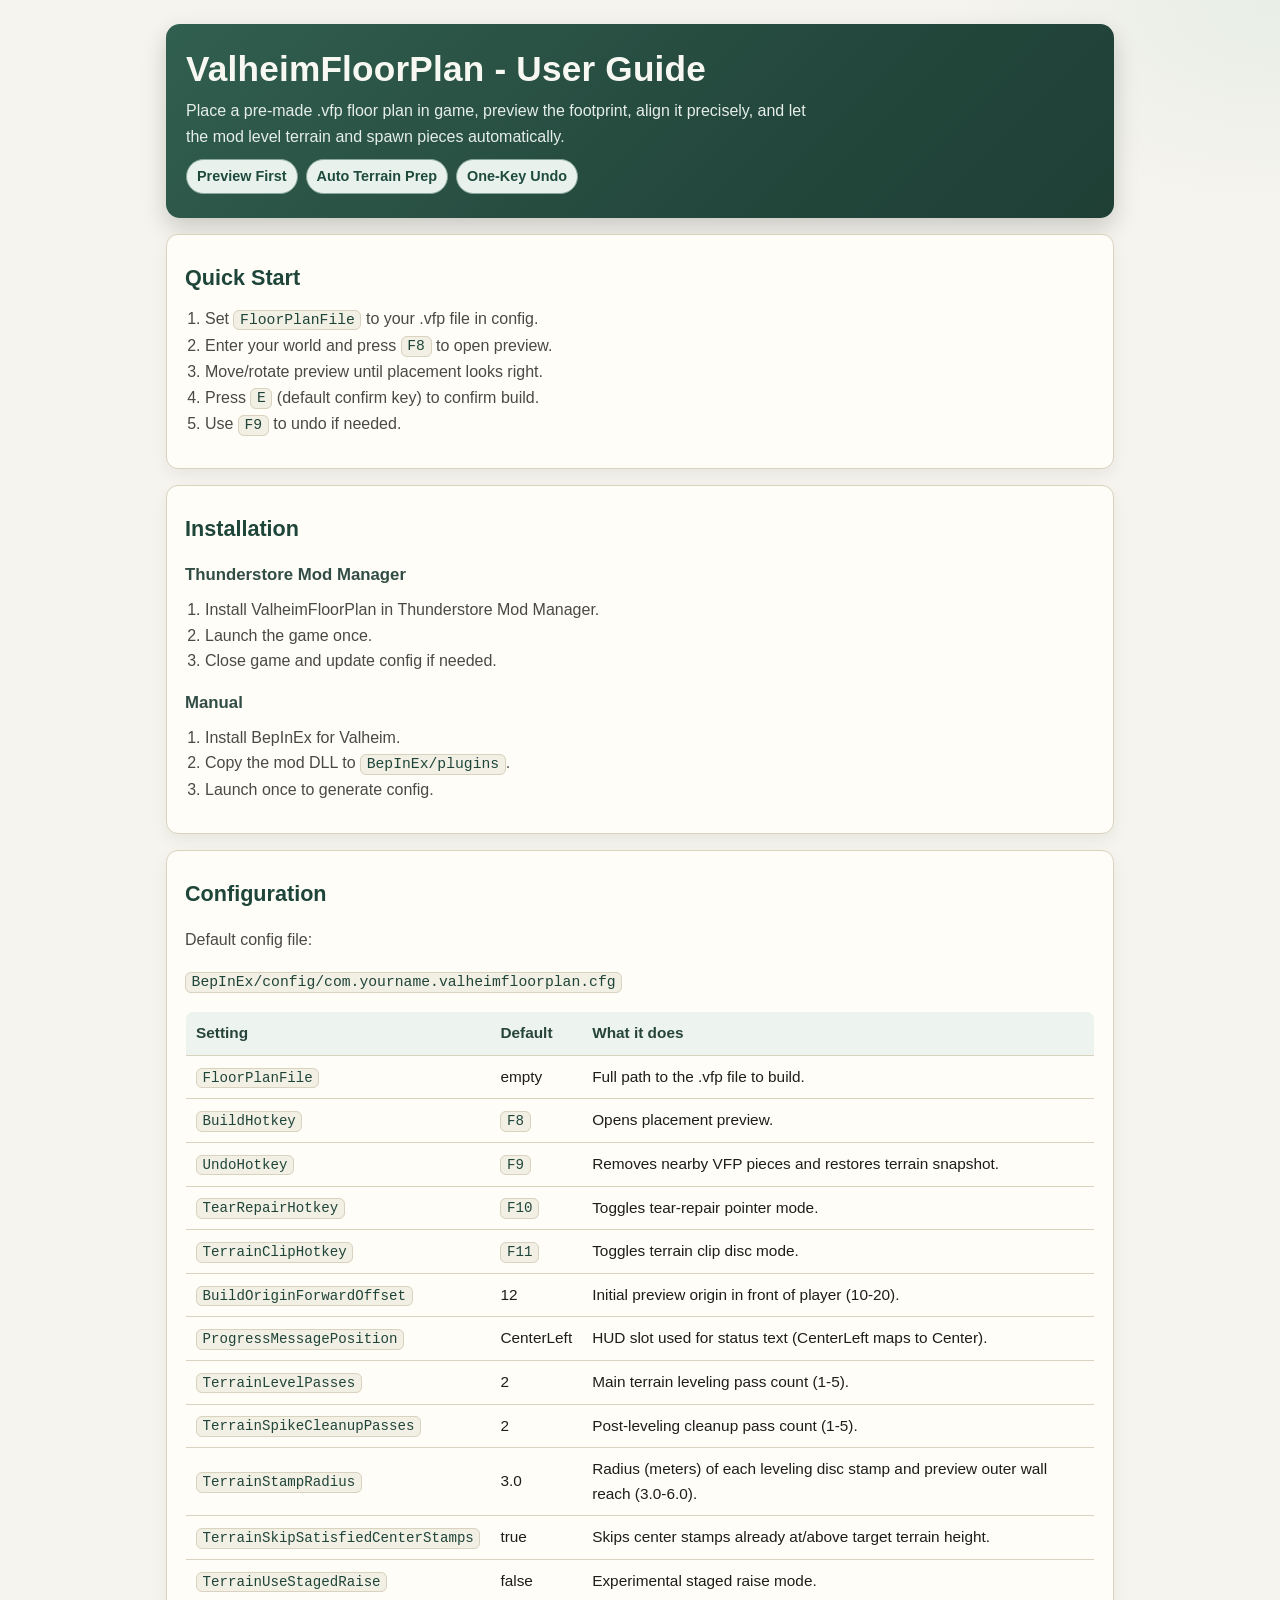
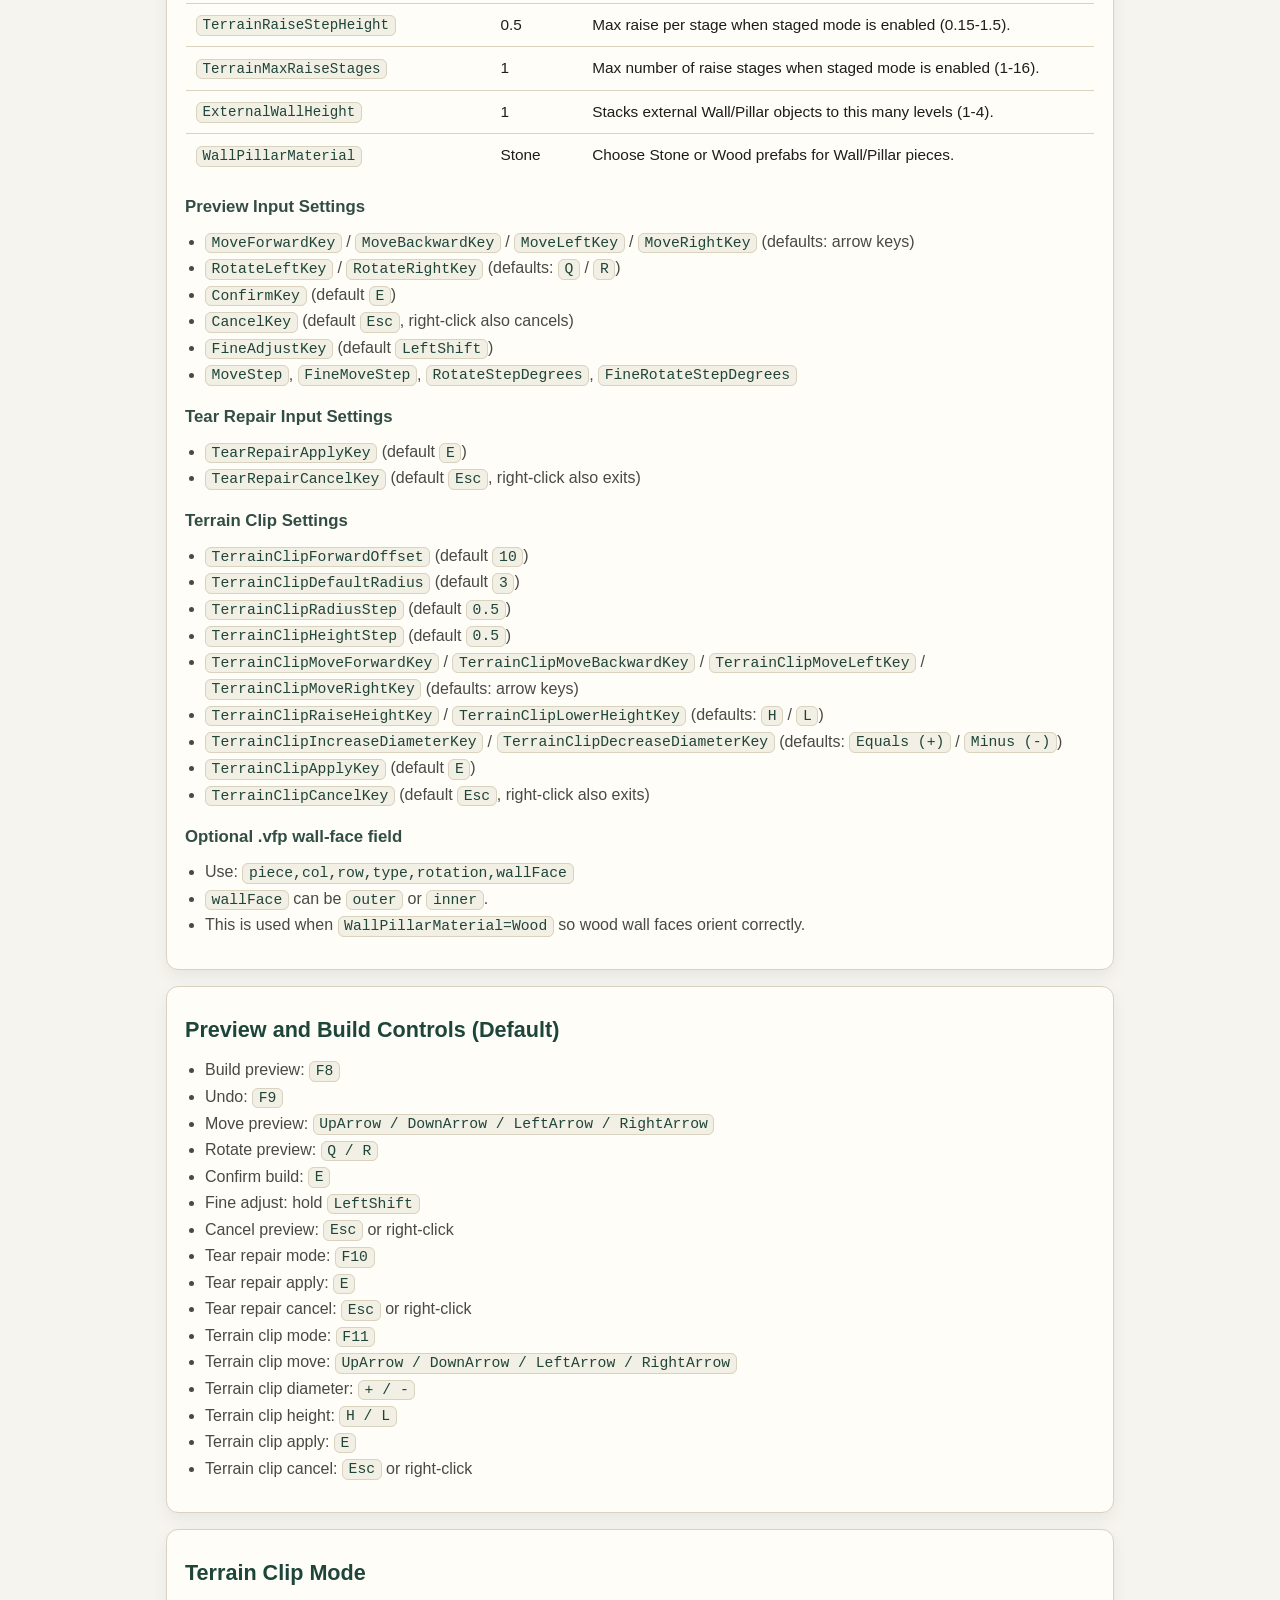
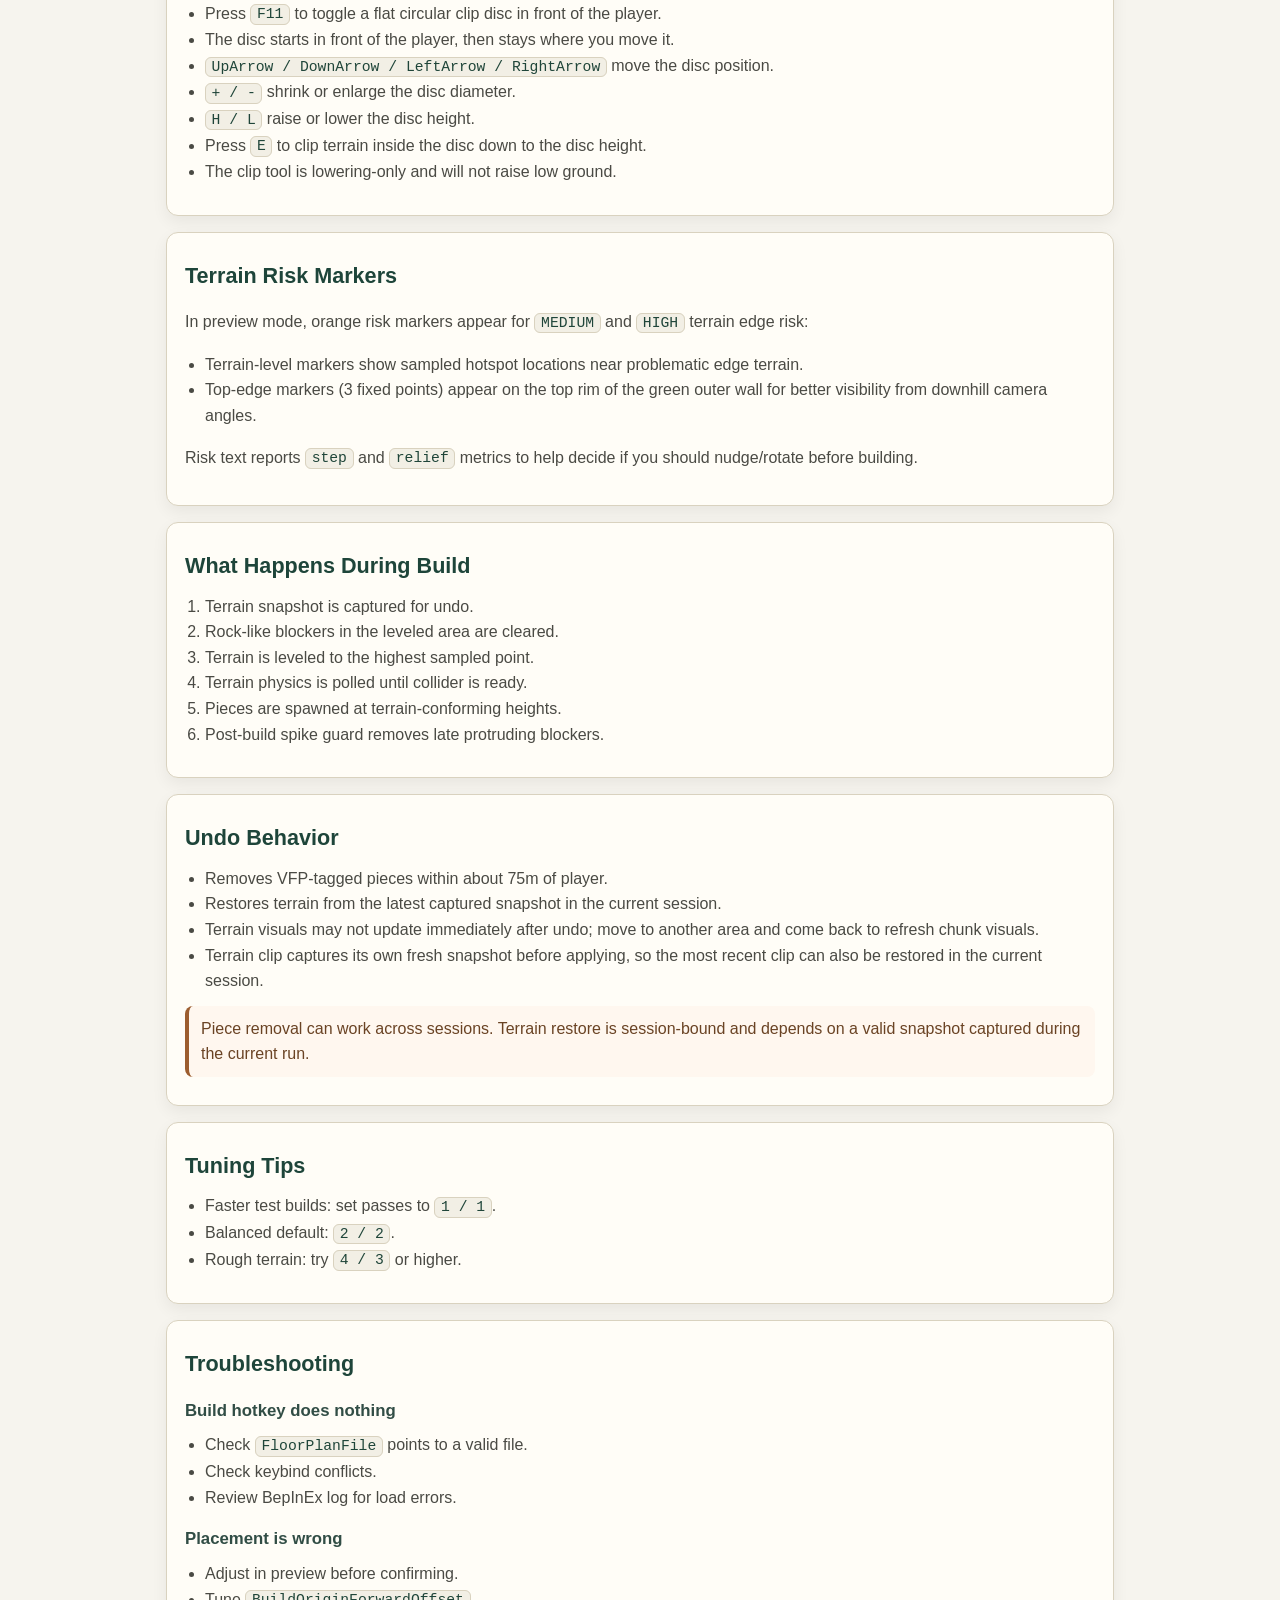
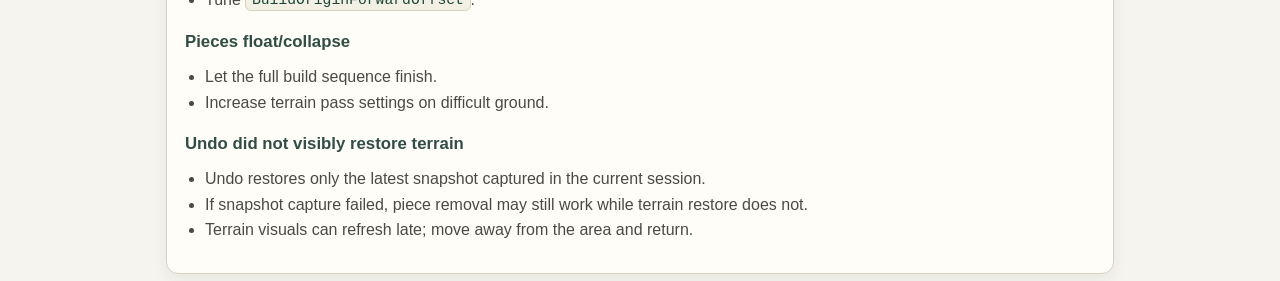
==== USER_GUIDE.html @ ba78be3d "Snapshot before removing Tear Rep[air and Clip tool.s New Clip function add but not very good." ====
<!doctype html>
<html lang="en">
<head>
  <meta charset="utf-8" />
  <meta name="viewport" content="width=device-width, initial-scale=1" />
  <title>ValheimFloorPlan - User Guide</title>
  <style>
    :root {
      --bg: #f6f4ee;
      --surface: #fffdf7;
      --ink: #1d1d1b;
      --muted: #4a4a44;
      --accent: #2f6f5e;
      --accent-2: #9c5d2f;
      --border: #d9d2bf;
      --code-bg: #f2efe5;
    }

    * { box-sizing: border-box; }

    body {
      margin: 0;
      font-family: "Segoe UI", "Noto Sans", "Helvetica Neue", sans-serif;
      color: var(--ink);
      background:
        radial-gradient(1200px 600px at 10% -10%, #ece8d8 0%, transparent 55%),
        radial-gradient(800px 500px at 100% 0%, #e8eee6 0%, transparent 45%),
        var(--bg);
      line-height: 1.6;
    }

    .wrap {
      max-width: 980px;
      margin: 0 auto;
      padding: 24px 16px 60px;
    }

    .hero {
      background: linear-gradient(135deg, #315f4f 0%, #24483d 60%, #1f3f35 100%);
      color: #f8f8f3;
      border-radius: 14px;
      padding: 24px 20px;
      box-shadow: 0 10px 24px rgba(0, 0, 0, 0.18);
    }

    .hero h1 {
      margin: 0 0 8px;
      font-size: clamp(1.45rem, 2vw + 1rem, 2.2rem);
      line-height: 1.2;
      letter-spacing: 0.2px;
    }

    .hero p {
      margin: 0;
      color: #e6eee9;
      max-width: 70ch;
    }

    .card {
      margin-top: 16px;
      background: var(--surface);
      border: 1px solid var(--border);
      border-radius: 12px;
      padding: 18px;
      box-shadow: 0 6px 16px rgba(0, 0, 0, 0.06);
    }

    h2 {
      margin: 8px 0 10px;
      font-size: 1.35rem;
      color: #1e453a;
    }

    h3 {
      margin: 16px 0 8px;
      font-size: 1.05rem;
      color: #314d45;
    }

    p, li {
      color: var(--muted);
    }

    ul, ol {
      margin: 8px 0 12px;
      padding-left: 1.25rem;
    }

    code {
      background: var(--code-bg);
      border: 1px solid var(--border);
      border-radius: 6px;
      padding: 0.08rem 0.35rem;
      font-family: "Cascadia Code", "Consolas", monospace;
      font-size: 0.92em;
      color: #1f4539;
    }

    .pillrow {
      display: flex;
      flex-wrap: wrap;
      gap: 8px;
      margin-top: 10px;
    }

    .pill {
      border: 1px solid #88a79b;
      background: #e8f1ec;
      color: #1e4b3e;
      border-radius: 999px;
      padding: 5px 10px;
      font-size: 0.9rem;
      font-weight: 600;
    }

    .warning {
      border-left: 4px solid var(--accent-2);
      background: #fff7ef;
      padding: 10px 12px;
      border-radius: 8px;
      color: #6a4324;
      margin: 10px 0;
    }

    table {
      width: 100%;
      border-collapse: collapse;
      margin-top: 8px;
      overflow: hidden;
      border-radius: 8px;
      border: 1px solid var(--border);
    }

    th, td {
      border-bottom: 1px solid var(--border);
      padding: 9px 10px;
      text-align: left;
      font-size: 0.96rem;
    }

    th {
      background: #edf3ef;
      color: #27443a;
    }

    tr:last-child td { border-bottom: 0; }

    @media (max-width: 700px) {
      .wrap { padding: 14px 10px 40px; }
      .hero { padding: 18px 14px; border-radius: 10px; }
      .card { padding: 14px; border-radius: 10px; }
      th, td { font-size: 0.9rem; padding: 8px; }
    }
  </style>
</head>
<body>
  <main class="wrap">
    <section class="hero">
      <h1>ValheimFloorPlan - User Guide</h1>
      <p>Place a pre-made .vfp floor plan in game, preview the footprint, align it precisely, and let the mod level terrain and spawn pieces automatically.</p>
      <div class="pillrow">
        <span class="pill">Preview First</span>
        <span class="pill">Auto Terrain Prep</span>
        <span class="pill">One-Key Undo</span>
      </div>
    </section>

    <section class="card">
      <h2>Quick Start</h2>
      <ol>
        <li>Set <code>FloorPlanFile</code> to your .vfp file in config.</li>
        <li>Enter your world and press <code>F8</code> to open preview.</li>
        <li>Move/rotate preview until placement looks right.</li>
        <li>Press <code>E</code> (default confirm key) to confirm build.</li>
        <li>Use <code>F9</code> to undo if needed.</li>
      </ol>
    </section>

    <section class="card">
      <h2>Installation</h2>
      <h3>Thunderstore Mod Manager</h3>
      <ol>
        <li>Install ValheimFloorPlan in Thunderstore Mod Manager.</li>
        <li>Launch the game once.</li>
        <li>Close game and update config if needed.</li>
      </ol>

      <h3>Manual</h3>
      <ol>
        <li>Install BepInEx for Valheim.</li>
        <li>Copy the mod DLL to <code>BepInEx/plugins</code>.</li>
        <li>Launch once to generate config.</li>
      </ol>
    </section>

    <section class="card">
      <h2>Configuration</h2>
      <p>Default config file:</p>
      <p><code>BepInEx/config/com.yourname.valheimfloorplan.cfg</code></p>

      <table>
        <thead>
          <tr><th>Setting</th><th>Default</th><th>What it does</th></tr>
        </thead>
        <tbody>
          <tr><td><code>FloorPlanFile</code></td><td>empty</td><td>Full path to the .vfp file to build.</td></tr>
          <tr><td><code>BuildHotkey</code></td><td><code>F8</code></td><td>Opens placement preview.</td></tr>
          <tr><td><code>UndoHotkey</code></td><td><code>F9</code></td><td>Removes nearby VFP pieces and restores terrain snapshot.</td></tr>
          <tr><td><code>TearRepairHotkey</code></td><td><code>F10</code></td><td>Toggles tear-repair pointer mode.</td></tr>
          <tr><td><code>TerrainClipHotkey</code></td><td><code>F11</code></td><td>Toggles terrain clip disc mode.</td></tr>
          <tr><td><code>BuildOriginForwardOffset</code></td><td>12</td><td>Initial preview origin in front of player (10-20).</td></tr>
          <tr><td><code>ProgressMessagePosition</code></td><td>CenterLeft</td><td>HUD slot used for status text (CenterLeft maps to Center).</td></tr>
          <tr><td><code>TerrainLevelPasses</code></td><td>2</td><td>Main terrain leveling pass count (1-5).</td></tr>
          <tr><td><code>TerrainSpikeCleanupPasses</code></td><td>2</td><td>Post-leveling cleanup pass count (1-5).</td></tr>
          <tr><td><code>TerrainStampRadius</code></td><td>3.0</td><td>Radius (meters) of each leveling disc stamp and preview outer wall reach (3.0-6.0).</td></tr>
          <tr><td><code>TerrainSkipSatisfiedCenterStamps</code></td><td>true</td><td>Skips center stamps already at/above target terrain height.</td></tr>
          <tr><td><code>TerrainUseStagedRaise</code></td><td>false</td><td>Experimental staged raise mode.</td></tr>
          <tr><td><code>TerrainRaiseStepHeight</code></td><td>0.5</td><td>Max raise per stage when staged mode is enabled (0.15-1.5).</td></tr>
          <tr><td><code>TerrainMaxRaiseStages</code></td><td>1</td><td>Max number of raise stages when staged mode is enabled (1-16).</td></tr>
          <tr><td><code>ExternalWallHeight</code></td><td>1</td><td>Stacks external Wall/Pillar objects to this many levels (1-4).</td></tr>
          <tr><td><code>WallPillarMaterial</code></td><td>Stone</td><td>Choose Stone or Wood prefabs for Wall/Pillar pieces.</td></tr>
        </tbody>
      </table>

      <h3>Preview Input Settings</h3>
      <ul>
        <li><code>MoveForwardKey</code> / <code>MoveBackwardKey</code> / <code>MoveLeftKey</code> / <code>MoveRightKey</code> (defaults: arrow keys)</li>
        <li><code>RotateLeftKey</code> / <code>RotateRightKey</code> (defaults: <code>Q</code> / <code>R</code>)</li>
        <li><code>ConfirmKey</code> (default <code>E</code>)</li>
        <li><code>CancelKey</code> (default <code>Esc</code>, right-click also cancels)</li>
        <li><code>FineAdjustKey</code> (default <code>LeftShift</code>)</li>
        <li><code>MoveStep</code>, <code>FineMoveStep</code>, <code>RotateStepDegrees</code>, <code>FineRotateStepDegrees</code></li>
      </ul>

      <h3>Tear Repair Input Settings</h3>
      <ul>
        <li><code>TearRepairApplyKey</code> (default <code>E</code>)</li>
        <li><code>TearRepairCancelKey</code> (default <code>Esc</code>, right-click also exits)</li>
      </ul>

      <h3>Terrain Clip Settings</h3>
      <ul>
        <li><code>TerrainClipForwardOffset</code> (default <code>10</code>)</li>
        <li><code>TerrainClipDefaultRadius</code> (default <code>3</code>)</li>
        <li><code>TerrainClipRadiusStep</code> (default <code>0.5</code>)</li>
        <li><code>TerrainClipHeightStep</code> (default <code>0.5</code>)</li>
        <li><code>TerrainClipMoveForwardKey</code> / <code>TerrainClipMoveBackwardKey</code> / <code>TerrainClipMoveLeftKey</code> / <code>TerrainClipMoveRightKey</code> (defaults: arrow keys)</li>
        <li><code>TerrainClipRaiseHeightKey</code> / <code>TerrainClipLowerHeightKey</code> (defaults: <code>H</code> / <code>L</code>)</li>
        <li><code>TerrainClipIncreaseDiameterKey</code> / <code>TerrainClipDecreaseDiameterKey</code> (defaults: <code>Equals (+)</code> / <code>Minus (-)</code>)</li>
        <li><code>TerrainClipApplyKey</code> (default <code>E</code>)</li>
        <li><code>TerrainClipCancelKey</code> (default <code>Esc</code>, right-click also exits)</li>
      </ul>

      <h3>Optional .vfp wall-face field</h3>
      <ul>
        <li>Use: <code>piece,col,row,type,rotation,wallFace</code></li>
        <li><code>wallFace</code> can be <code>outer</code> or <code>inner</code>.</li>
        <li>This is used when <code>WallPillarMaterial=Wood</code> so wood wall faces orient correctly.</li>
      </ul>
    </section>

    <section class="card">
      <h2>Preview and Build Controls (Default)</h2>
      <ul>
        <li>Build preview: <code>F8</code></li>
        <li>Undo: <code>F9</code></li>
        <li>Move preview: <code>UpArrow / DownArrow / LeftArrow / RightArrow</code></li>
        <li>Rotate preview: <code>Q / R</code></li>
        <li>Confirm build: <code>E</code></li>
        <li>Fine adjust: hold <code>LeftShift</code></li>
        <li>Cancel preview: <code>Esc</code> or right-click</li>
        <li>Tear repair mode: <code>F10</code></li>
        <li>Tear repair apply: <code>E</code></li>
        <li>Tear repair cancel: <code>Esc</code> or right-click</li>
        <li>Terrain clip mode: <code>F11</code></li>
        <li>Terrain clip move: <code>UpArrow / DownArrow / LeftArrow / RightArrow</code></li>
        <li>Terrain clip diameter: <code>+ / -</code></li>
        <li>Terrain clip height: <code>H / L</code></li>
        <li>Terrain clip apply: <code>E</code></li>
        <li>Terrain clip cancel: <code>Esc</code> or right-click</li>
      </ul>
    </section>

    <section class="card">
      <h2>Terrain Clip Mode</h2>
      <ul>
        <li>Press <code>F11</code> to toggle a flat circular clip disc in front of the player.</li>
        <li>The disc starts in front of the player, then stays where you move it.</li>
        <li><code>UpArrow / DownArrow / LeftArrow / RightArrow</code> move the disc position.</li>
        <li><code>+ / -</code> shrink or enlarge the disc diameter.</li>
        <li><code>H / L</code> raise or lower the disc height.</li>
        <li>Press <code>E</code> to clip terrain inside the disc down to the disc height.</li>
        <li>The clip tool is lowering-only and will not raise low ground.</li>
      </ul>
    </section>

    <section class="card">
      <h2>Terrain Risk Markers</h2>
      <p>In preview mode, orange risk markers appear for <code>MEDIUM</code> and <code>HIGH</code> terrain edge risk:</p>
      <ul>
        <li>Terrain-level markers show sampled hotspot locations near problematic edge terrain.</li>
        <li>Top-edge markers (3 fixed points) appear on the top rim of the green outer wall for better visibility from downhill camera angles.</li>
      </ul>
      <p>Risk text reports <code>step</code> and <code>relief</code> metrics to help decide if you should nudge/rotate before building.</p>
    </section>

    <section class="card">
      <h2>What Happens During Build</h2>
      <ol>
        <li>Terrain snapshot is captured for undo.</li>
        <li>Rock-like blockers in the leveled area are cleared.</li>
        <li>Terrain is leveled to the highest sampled point.</li>
        <li>Terrain physics is polled until collider is ready.</li>
        <li>Pieces are spawned at terrain-conforming heights.</li>
        <li>Post-build spike guard removes late protruding blockers.</li>
      </ol>
    </section>

    <section class="card">
      <h2>Undo Behavior</h2>
      <ul>
        <li>Removes VFP-tagged pieces within about 75m of player.</li>
        <li>Restores terrain from the latest captured snapshot in the current session.</li>
        <li>Terrain visuals may not update immediately after undo; move to another area and come back to refresh chunk visuals.</li>
        <li>Terrain clip captures its own fresh snapshot before applying, so the most recent clip can also be restored in the current session.</li>
      </ul>
      <div class="warning">
        Piece removal can work across sessions. Terrain restore is session-bound and depends on a valid snapshot captured during the current run.
      </div>
    </section>

    <section class="card">
      <h2>Tuning Tips</h2>
      <ul>
        <li>Faster test builds: set passes to <code>1 / 1</code>.</li>
        <li>Balanced default: <code>2 / 2</code>.</li>
        <li>Rough terrain: try <code>4 / 3</code> or higher.</li>
      </ul>
    </section>

    <section class="card">
      <h2>Troubleshooting</h2>
      <h3>Build hotkey does nothing</h3>
      <ul>
        <li>Check <code>FloorPlanFile</code> points to a valid file.</li>
        <li>Check keybind conflicts.</li>
        <li>Review BepInEx log for load errors.</li>
      </ul>

      <h3>Placement is wrong</h3>
      <ul>
        <li>Adjust in preview before confirming.</li>
        <li>Tune <code>BuildOriginForwardOffset</code>.</li>
      </ul>

      <h3>Pieces float/collapse</h3>
      <ul>
        <li>Let the full build sequence finish.</li>
        <li>Increase terrain pass settings on difficult ground.</li>
      </ul>

      <h3>Undo did not visibly restore terrain</h3>
      <ul>
        <li>Undo restores only the latest snapshot captured in the current session.</li>
        <li>If snapshot capture failed, piece removal may still work while terrain restore does not.</li>
        <li>Terrain visuals can refresh late; move away from the area and return.</li>
      </ul>
    </section>
  </main>
</body>
</html>
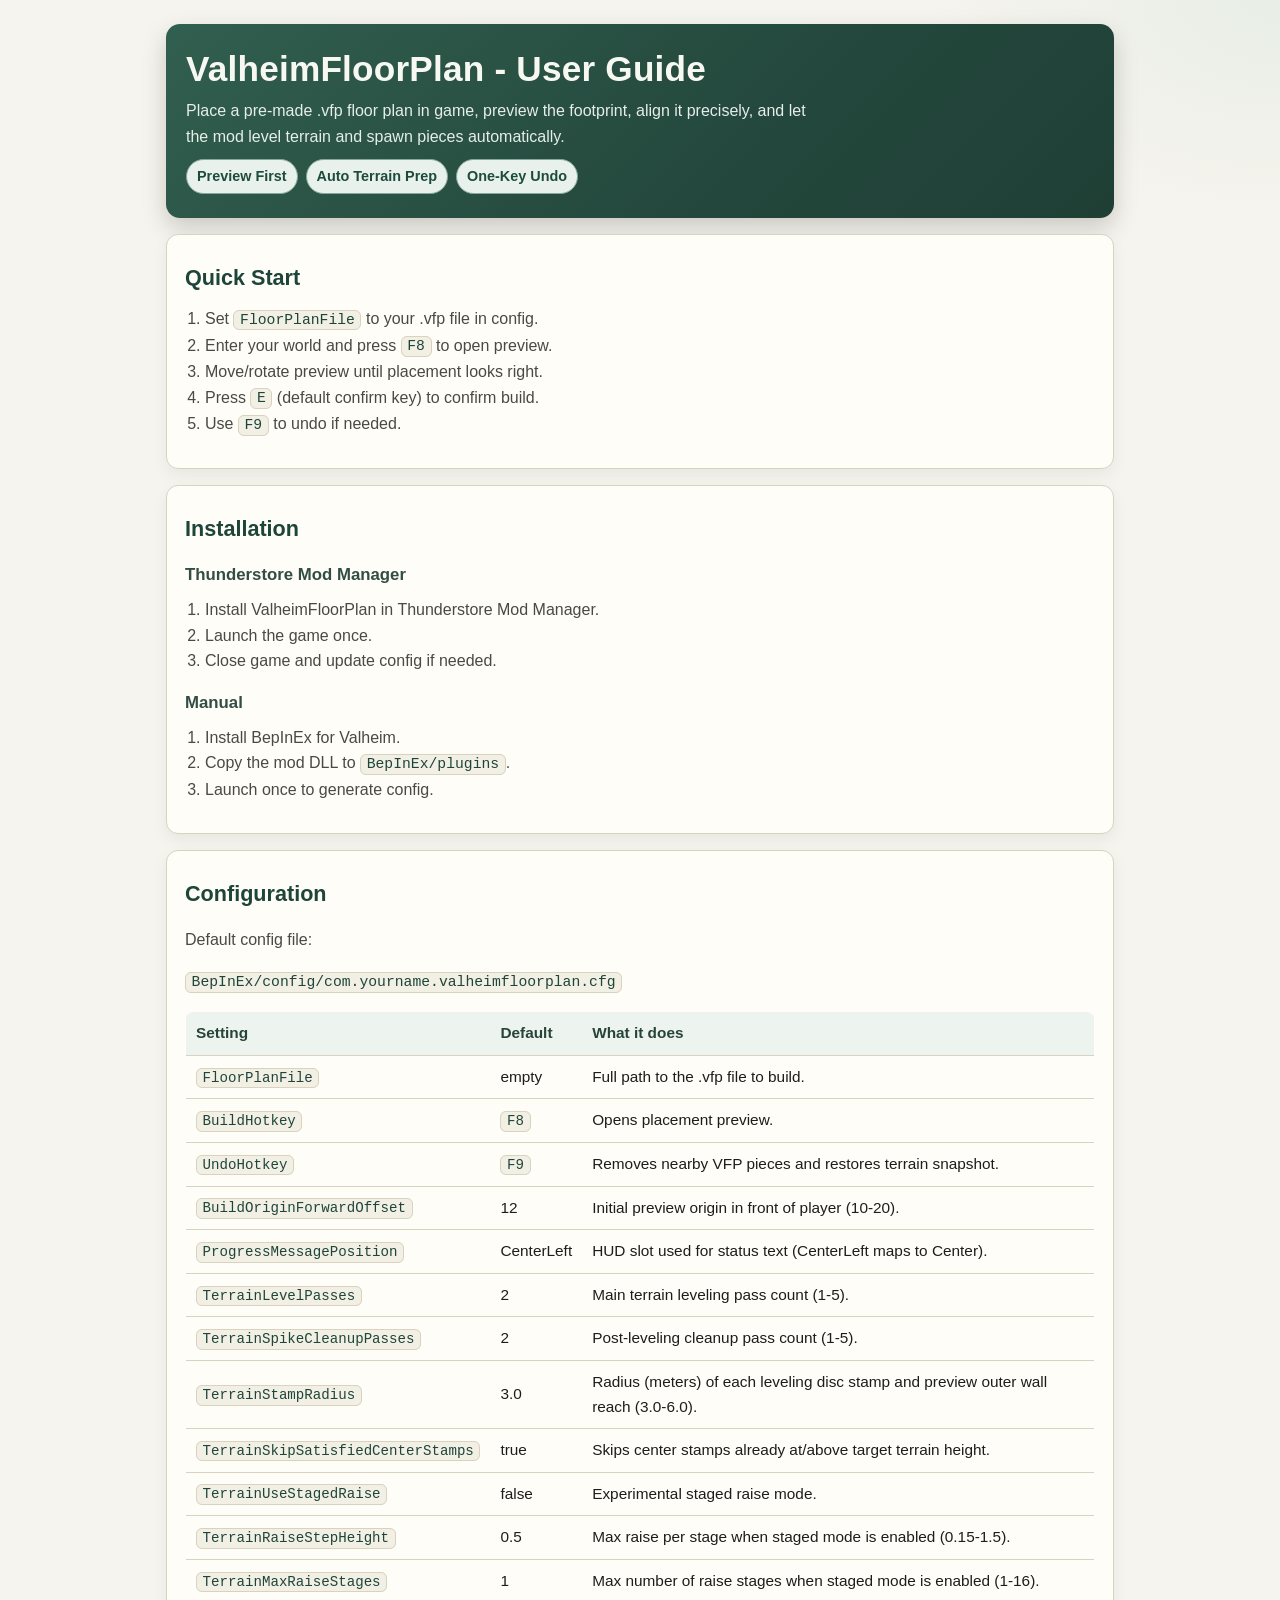
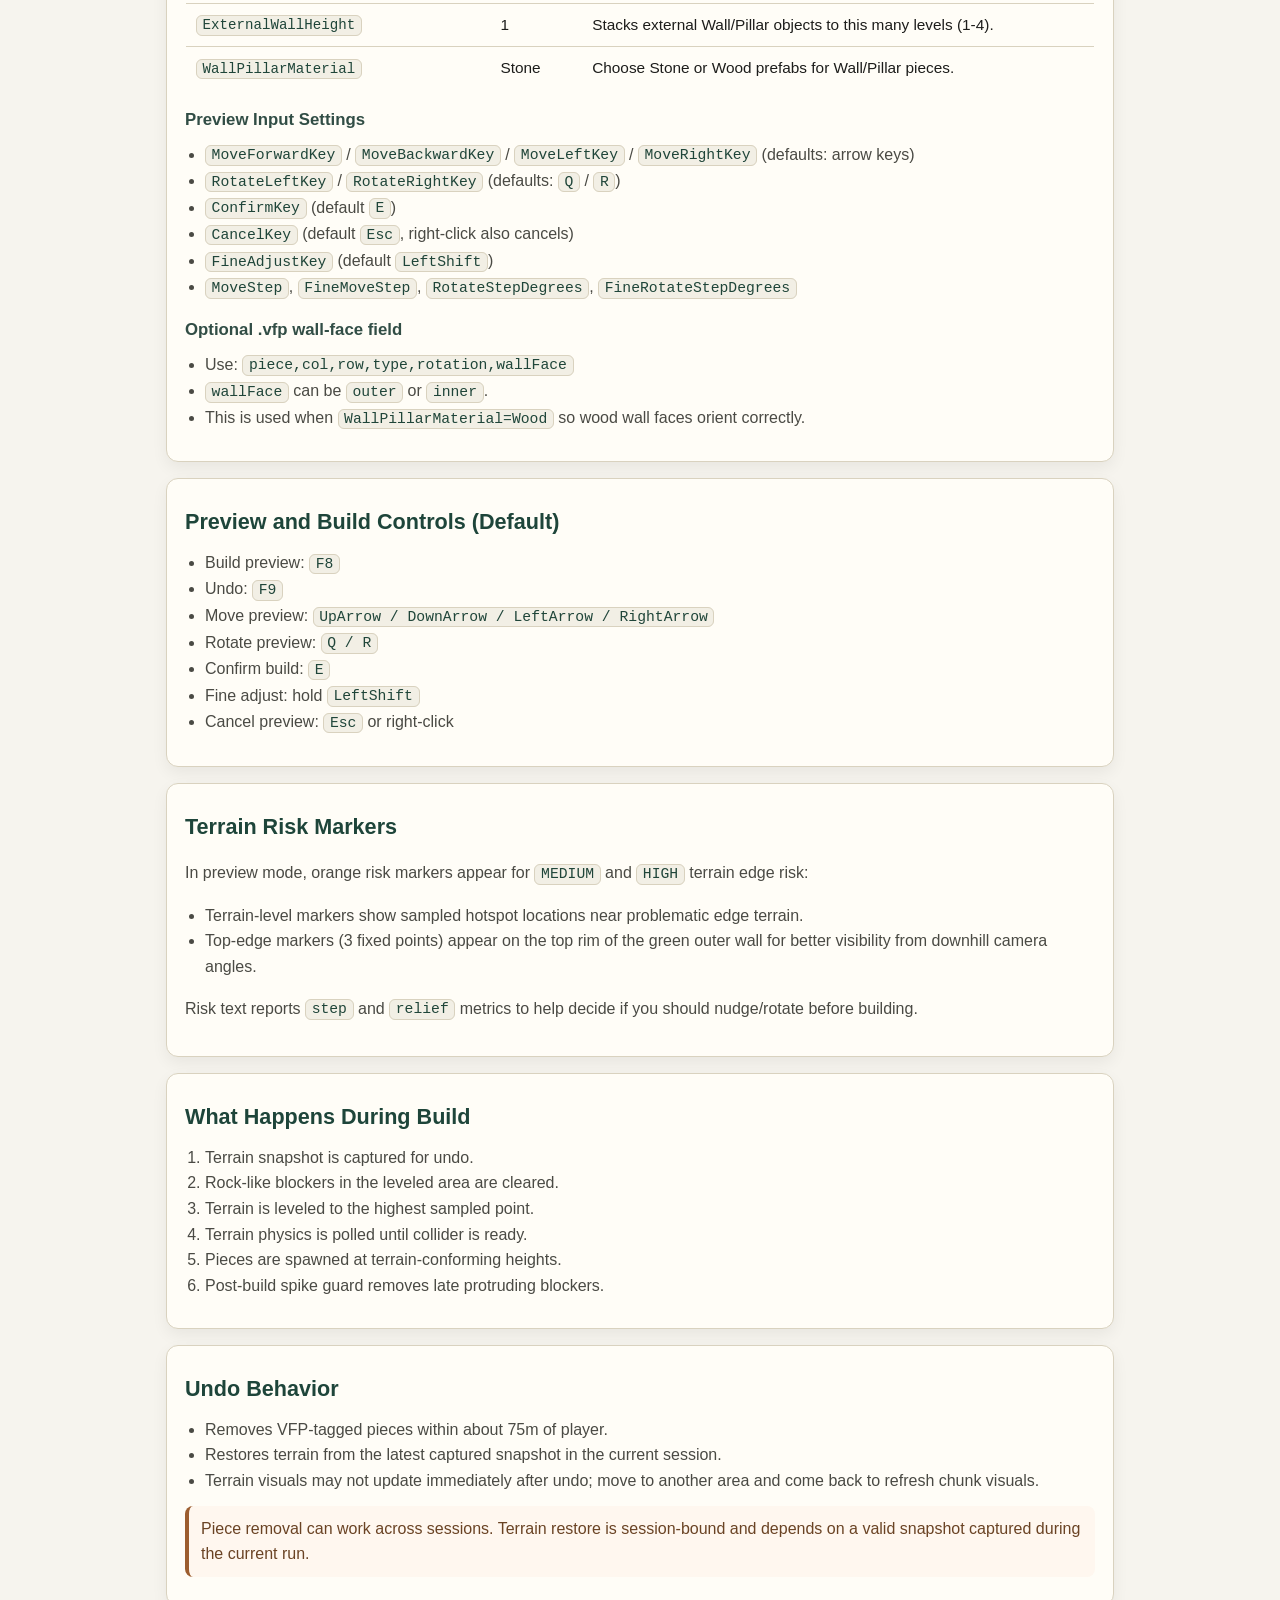
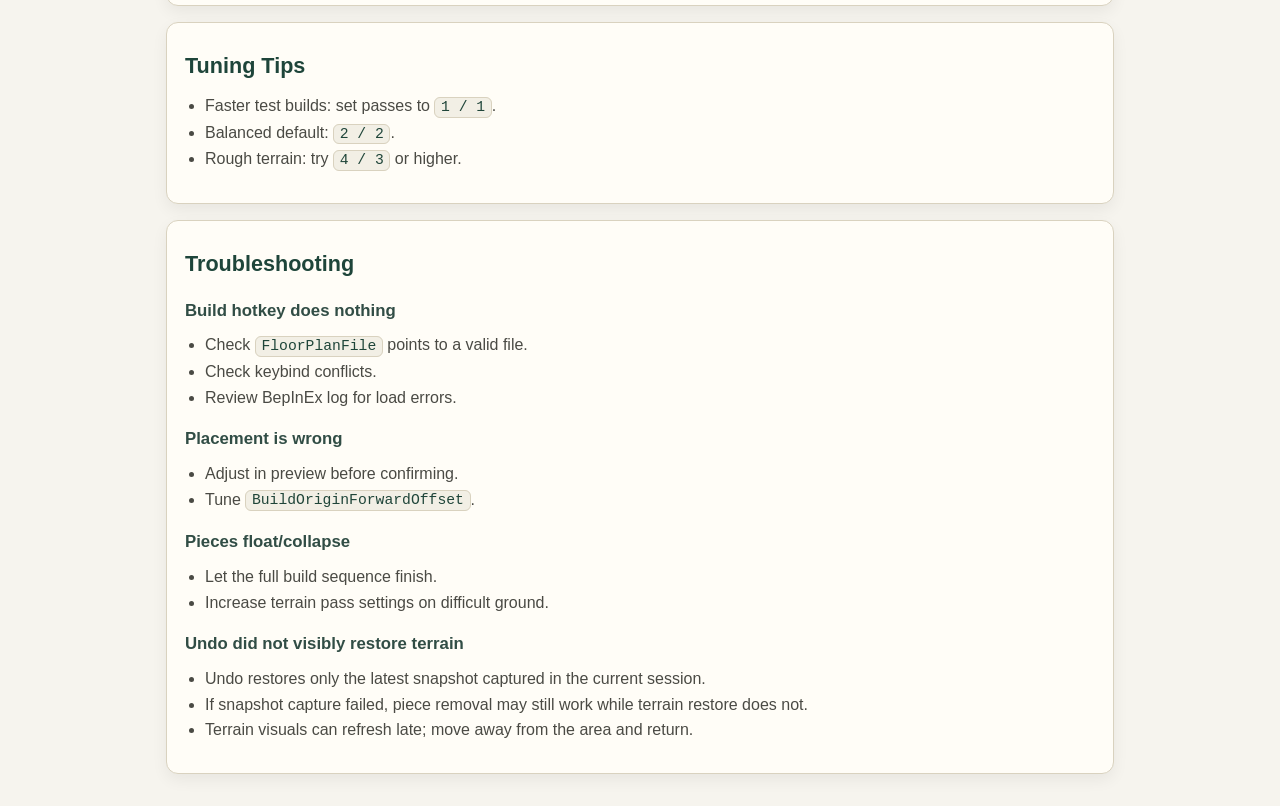
==== commit a292aa2c: "Removed the Tear Repair and Clip Terrain tools from the mod." ====
--- a/USER_GUIDE.html
+++ b/USER_GUIDE.html
@@ -206,8 +206,6 @@
           <tr><td><code>FloorPlanFile</code></td><td>empty</td><td>Full path to the .vfp file to build.</td></tr>
           <tr><td><code>BuildHotkey</code></td><td><code>F8</code></td><td>Opens placement preview.</td></tr>
           <tr><td><code>UndoHotkey</code></td><td><code>F9</code></td><td>Removes nearby VFP pieces and restores terrain snapshot.</td></tr>
-          <tr><td><code>TearRepairHotkey</code></td><td><code>F10</code></td><td>Toggles tear-repair pointer mode.</td></tr>
-          <tr><td><code>TerrainClipHotkey</code></td><td><code>F11</code></td><td>Toggles terrain clip disc mode.</td></tr>
           <tr><td><code>BuildOriginForwardOffset</code></td><td>12</td><td>Initial preview origin in front of player (10-20).</td></tr>
           <tr><td><code>ProgressMessagePosition</code></td><td>CenterLeft</td><td>HUD slot used for status text (CenterLeft maps to Center).</td></tr>
           <tr><td><code>TerrainLevelPasses</code></td><td>2</td><td>Main terrain leveling pass count (1-5).</td></tr>
@@ -232,25 +230,6 @@
         <li><code>MoveStep</code>, <code>FineMoveStep</code>, <code>RotateStepDegrees</code>, <code>FineRotateStepDegrees</code></li>
       </ul>
 
-      <h3>Tear Repair Input Settings</h3>
-      <ul>
-        <li><code>TearRepairApplyKey</code> (default <code>E</code>)</li>
-        <li><code>TearRepairCancelKey</code> (default <code>Esc</code>, right-click also exits)</li>
-      </ul>
-
-      <h3>Terrain Clip Settings</h3>
-      <ul>
-        <li><code>TerrainClipForwardOffset</code> (default <code>10</code>)</li>
-        <li><code>TerrainClipDefaultRadius</code> (default <code>3</code>)</li>
-        <li><code>TerrainClipRadiusStep</code> (default <code>0.5</code>)</li>
-        <li><code>TerrainClipHeightStep</code> (default <code>0.5</code>)</li>
-        <li><code>TerrainClipMoveForwardKey</code> / <code>TerrainClipMoveBackwardKey</code> / <code>TerrainClipMoveLeftKey</code> / <code>TerrainClipMoveRightKey</code> (defaults: arrow keys)</li>
-        <li><code>TerrainClipRaiseHeightKey</code> / <code>TerrainClipLowerHeightKey</code> (defaults: <code>H</code> / <code>L</code>)</li>
-        <li><code>TerrainClipIncreaseDiameterKey</code> / <code>TerrainClipDecreaseDiameterKey</code> (defaults: <code>Equals (+)</code> / <code>Minus (-)</code>)</li>
-        <li><code>TerrainClipApplyKey</code> (default <code>E</code>)</li>
-        <li><code>TerrainClipCancelKey</code> (default <code>Esc</code>, right-click also exits)</li>
-      </ul>
-
       <h3>Optional .vfp wall-face field</h3>
       <ul>
         <li>Use: <code>piece,col,row,type,rotation,wallFace</code></li>
@@ -269,28 +248,6 @@
         <li>Confirm build: <code>E</code></li>
         <li>Fine adjust: hold <code>LeftShift</code></li>
         <li>Cancel preview: <code>Esc</code> or right-click</li>
-        <li>Tear repair mode: <code>F10</code></li>
-        <li>Tear repair apply: <code>E</code></li>
-        <li>Tear repair cancel: <code>Esc</code> or right-click</li>
-        <li>Terrain clip mode: <code>F11</code></li>
-        <li>Terrain clip move: <code>UpArrow / DownArrow / LeftArrow / RightArrow</code></li>
-        <li>Terrain clip diameter: <code>+ / -</code></li>
-        <li>Terrain clip height: <code>H / L</code></li>
-        <li>Terrain clip apply: <code>E</code></li>
-        <li>Terrain clip cancel: <code>Esc</code> or right-click</li>
-      </ul>
-    </section>
-
-    <section class="card">
-      <h2>Terrain Clip Mode</h2>
-      <ul>
-        <li>Press <code>F11</code> to toggle a flat circular clip disc in front of the player.</li>
-        <li>The disc starts in front of the player, then stays where you move it.</li>
-        <li><code>UpArrow / DownArrow / LeftArrow / RightArrow</code> move the disc position.</li>
-        <li><code>+ / -</code> shrink or enlarge the disc diameter.</li>
-        <li><code>H / L</code> raise or lower the disc height.</li>
-        <li>Press <code>E</code> to clip terrain inside the disc down to the disc height.</li>
-        <li>The clip tool is lowering-only and will not raise low ground.</li>
       </ul>
     </section>
 
@@ -322,7 +279,6 @@
         <li>Removes VFP-tagged pieces within about 75m of player.</li>
         <li>Restores terrain from the latest captured snapshot in the current session.</li>
         <li>Terrain visuals may not update immediately after undo; move to another area and come back to refresh chunk visuals.</li>
-        <li>Terrain clip captures its own fresh snapshot before applying, so the most recent clip can also be restored in the current session.</li>
       </ul>
       <div class="warning">
         Piece removal can work across sessions. Terrain restore is session-bound and depends on a valid snapshot captured during the current run.
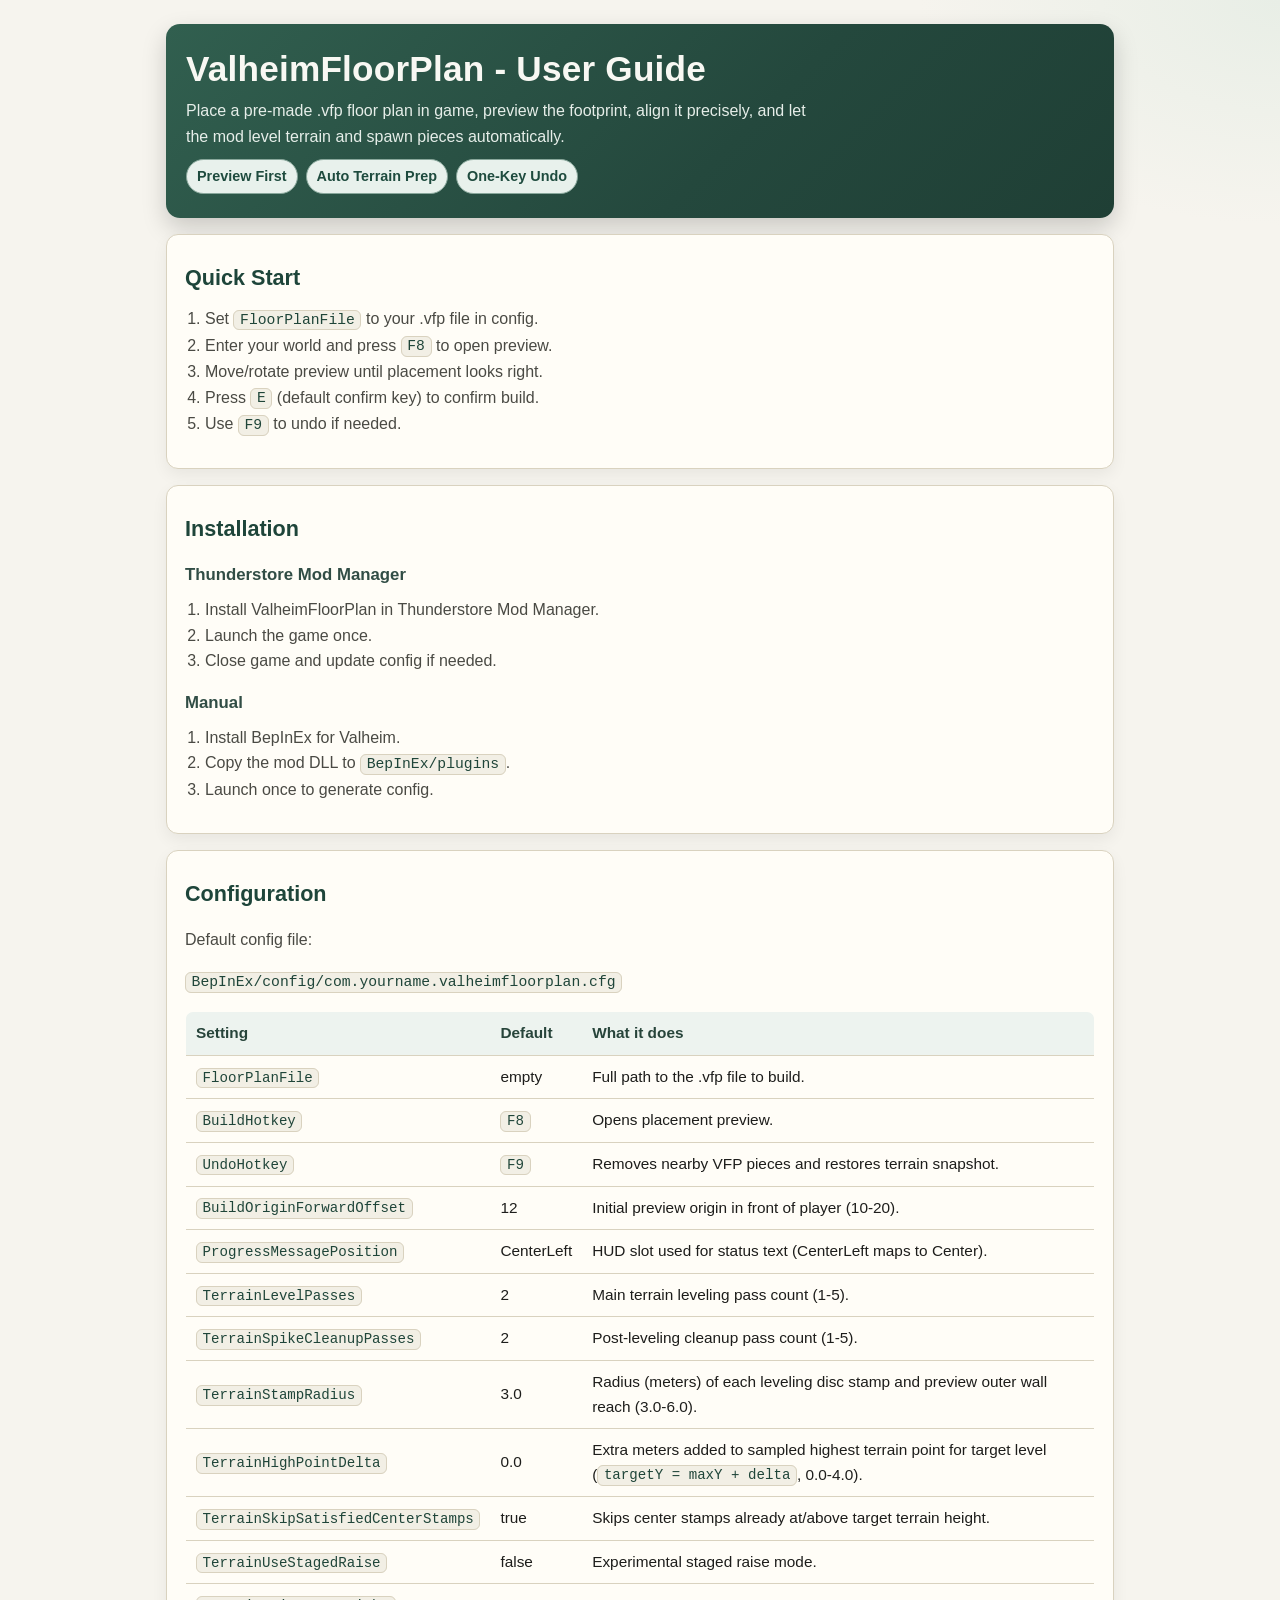
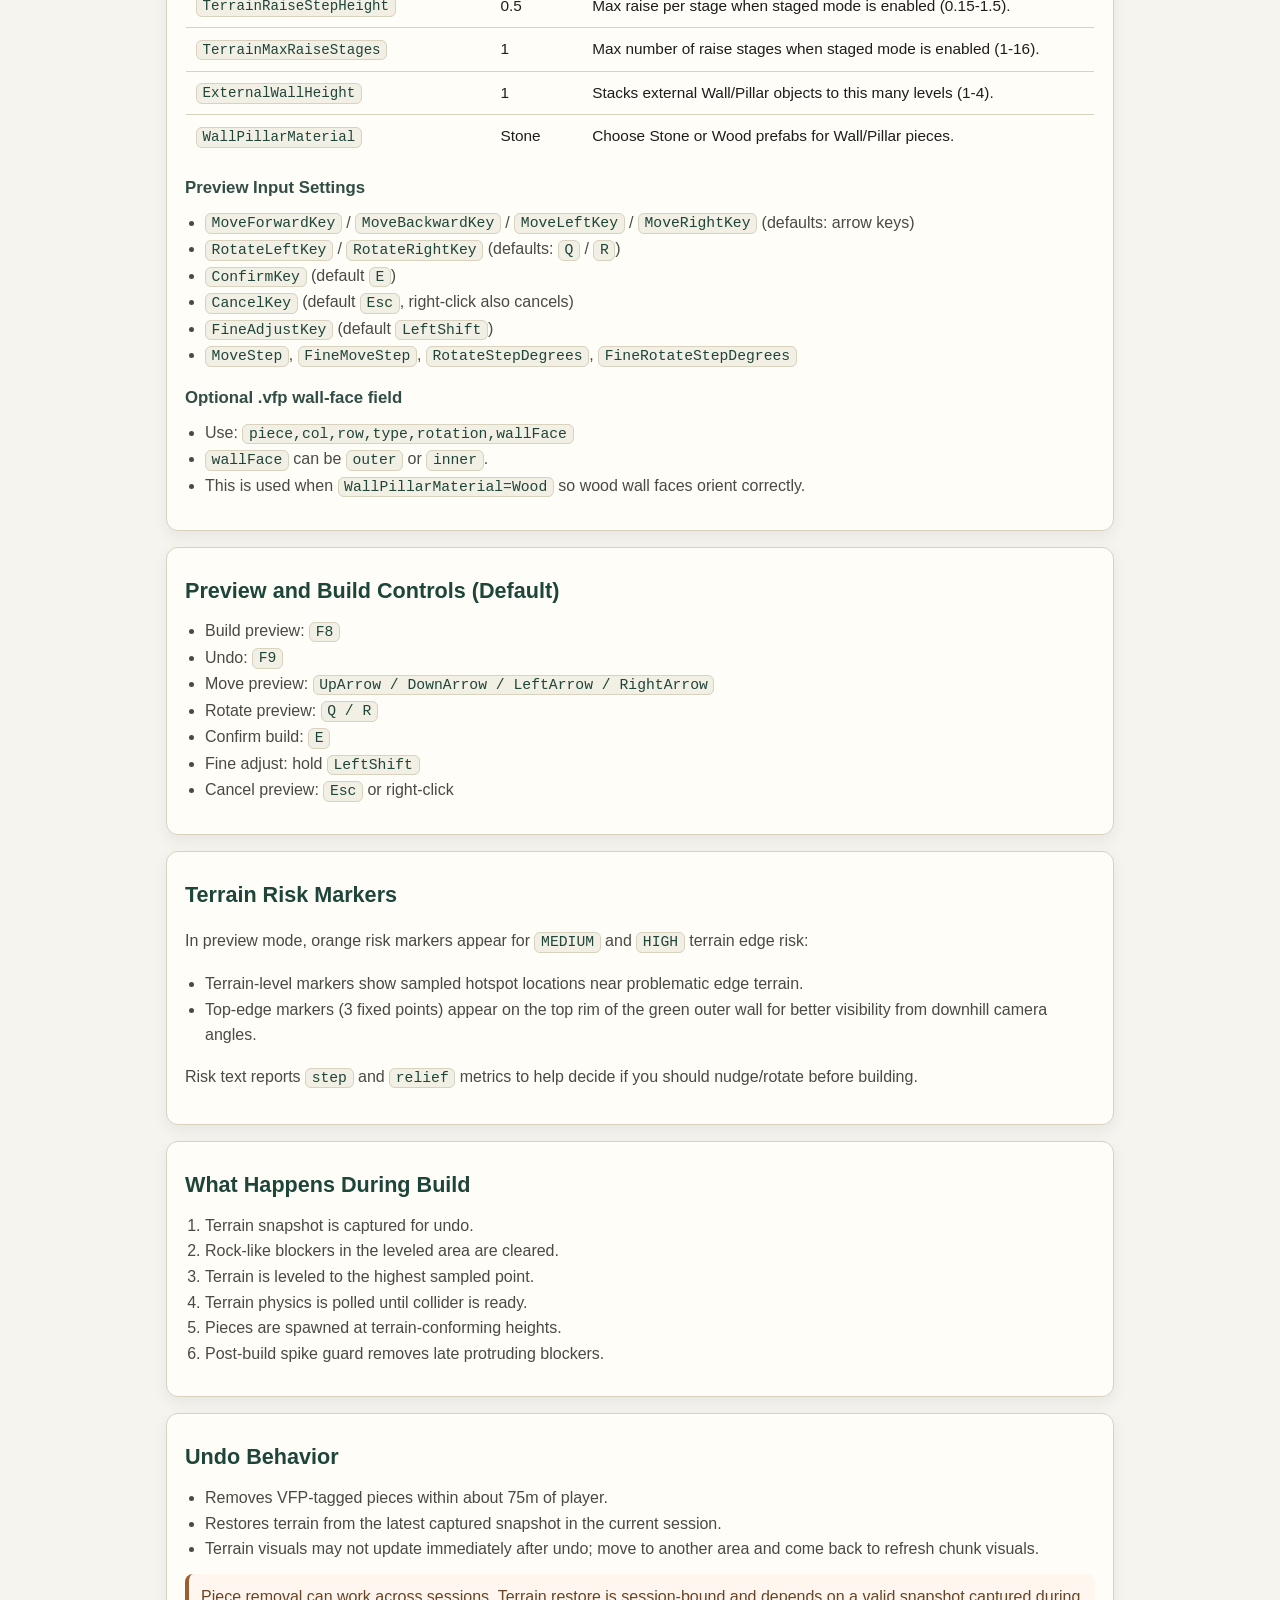
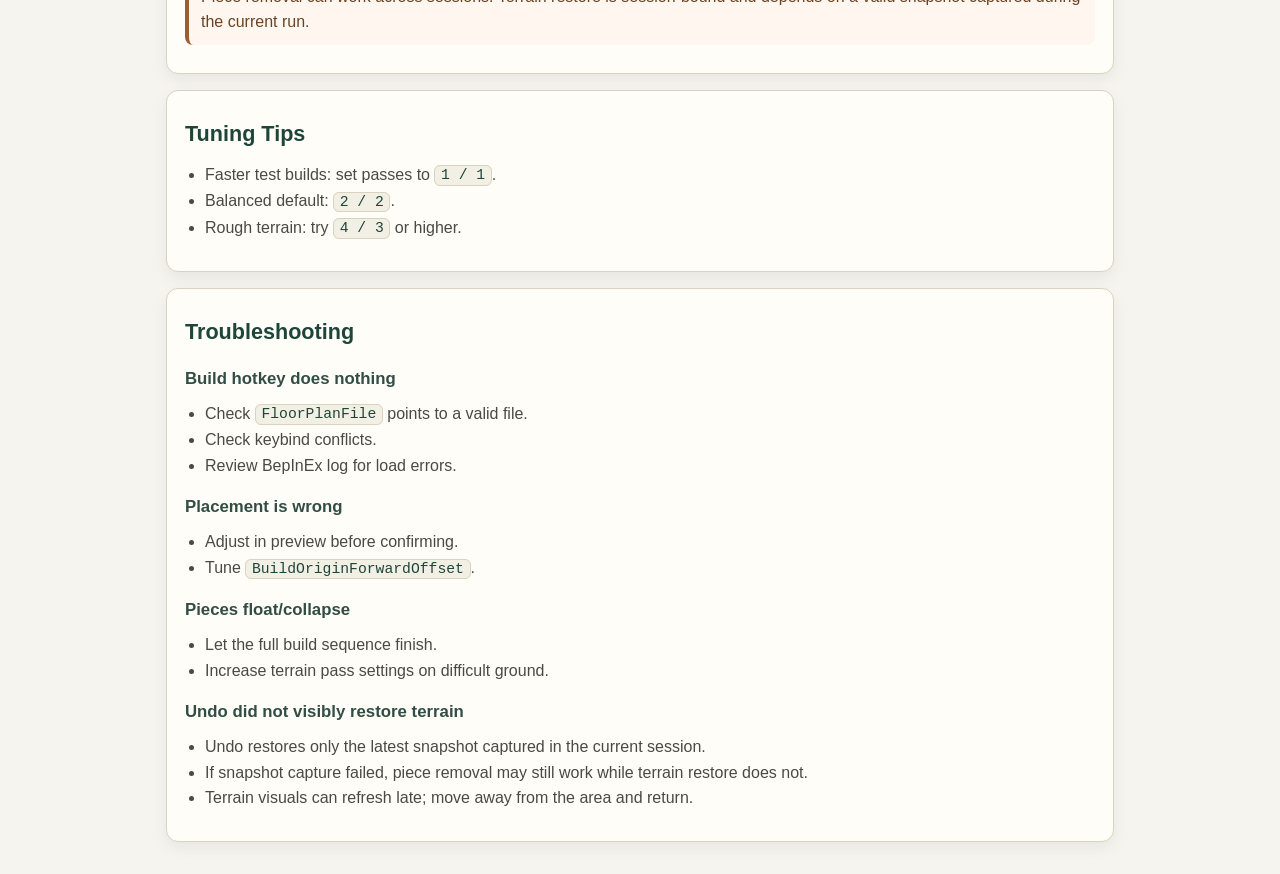
==== commit 27de5c63: "Added config option to increase height 0-4m. Other minor tweaks" ====
--- a/USER_GUIDE.html
+++ b/USER_GUIDE.html
@@ -211,6 +211,7 @@
           <tr><td><code>TerrainLevelPasses</code></td><td>2</td><td>Main terrain leveling pass count (1-5).</td></tr>
           <tr><td><code>TerrainSpikeCleanupPasses</code></td><td>2</td><td>Post-leveling cleanup pass count (1-5).</td></tr>
           <tr><td><code>TerrainStampRadius</code></td><td>3.0</td><td>Radius (meters) of each leveling disc stamp and preview outer wall reach (3.0-6.0).</td></tr>
+          <tr><td><code>TerrainHighPointDelta</code></td><td>0.0</td><td>Extra meters added to sampled highest terrain point for target level (<code>targetY = maxY + delta</code>, 0.0-4.0).</td></tr>
           <tr><td><code>TerrainSkipSatisfiedCenterStamps</code></td><td>true</td><td>Skips center stamps already at/above target terrain height.</td></tr>
           <tr><td><code>TerrainUseStagedRaise</code></td><td>false</td><td>Experimental staged raise mode.</td></tr>
           <tr><td><code>TerrainRaiseStepHeight</code></td><td>0.5</td><td>Max raise per stage when staged mode is enabled (0.15-1.5).</td></tr>
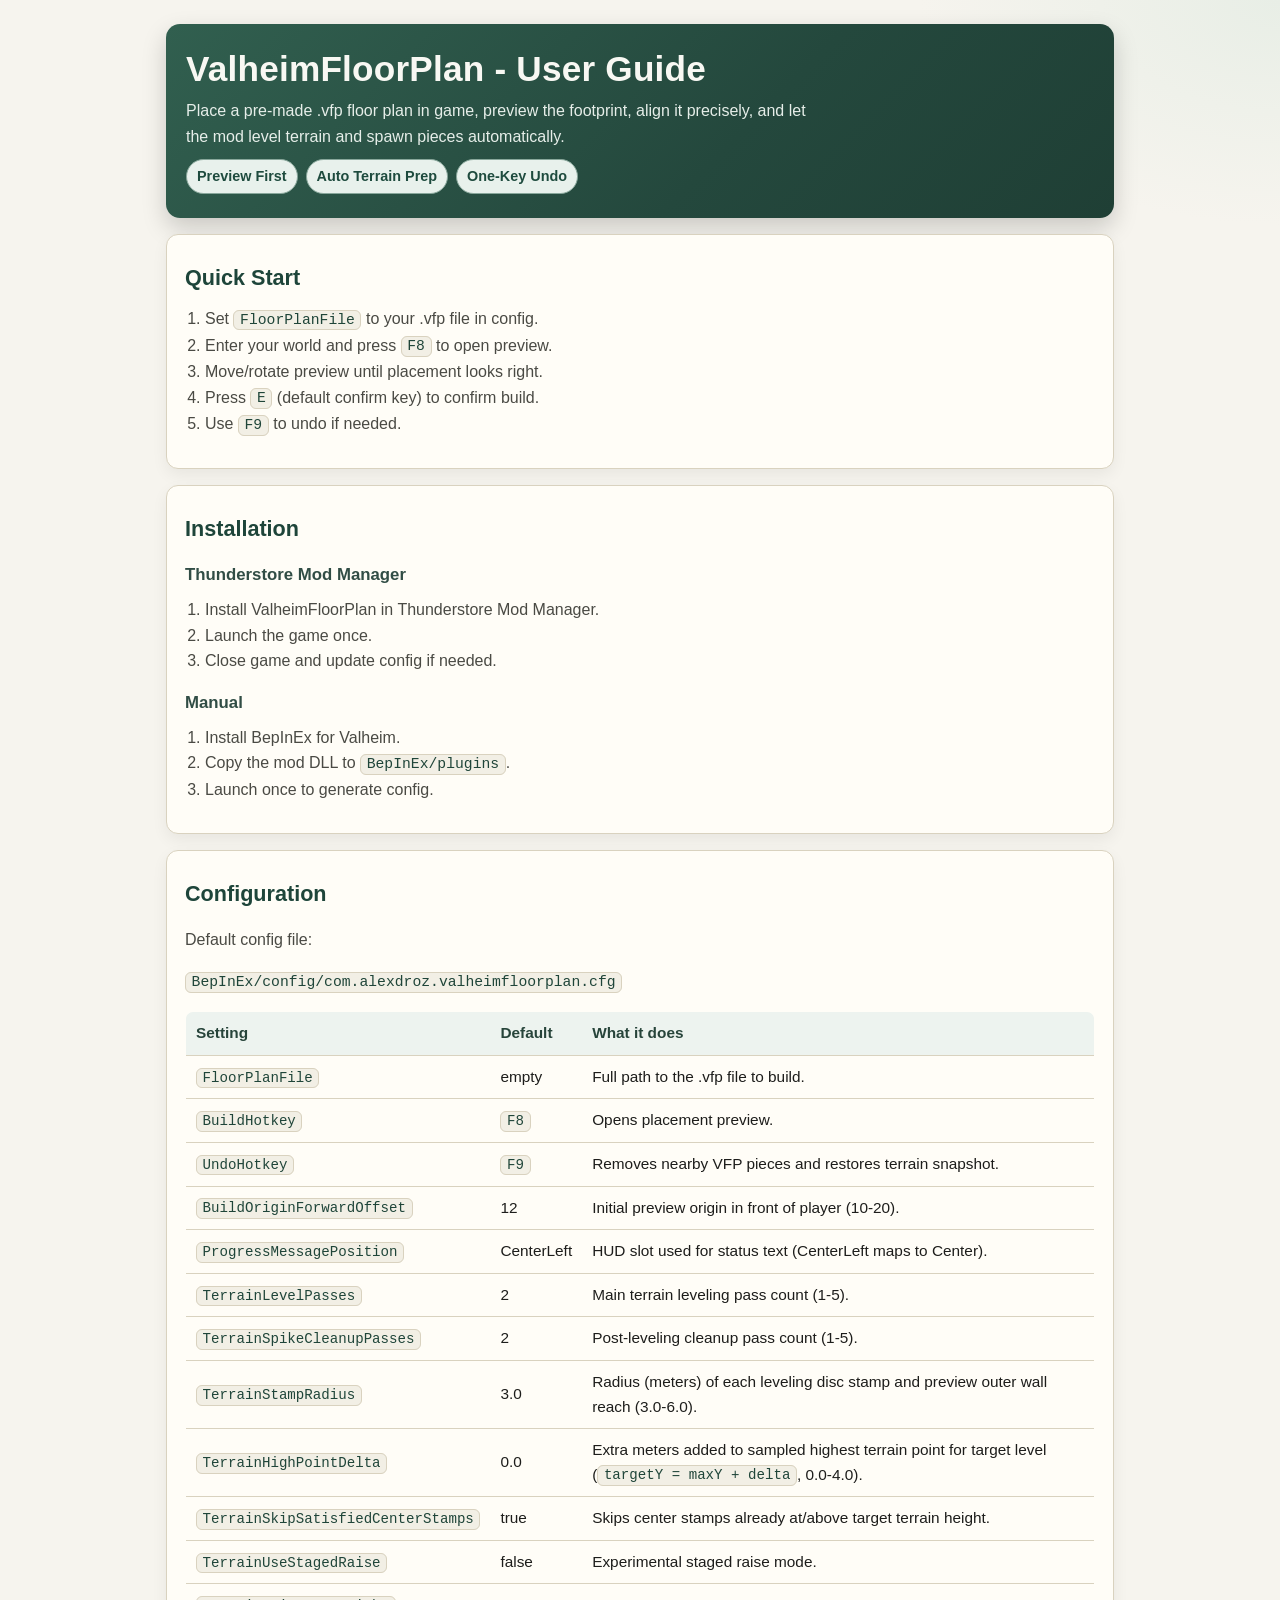
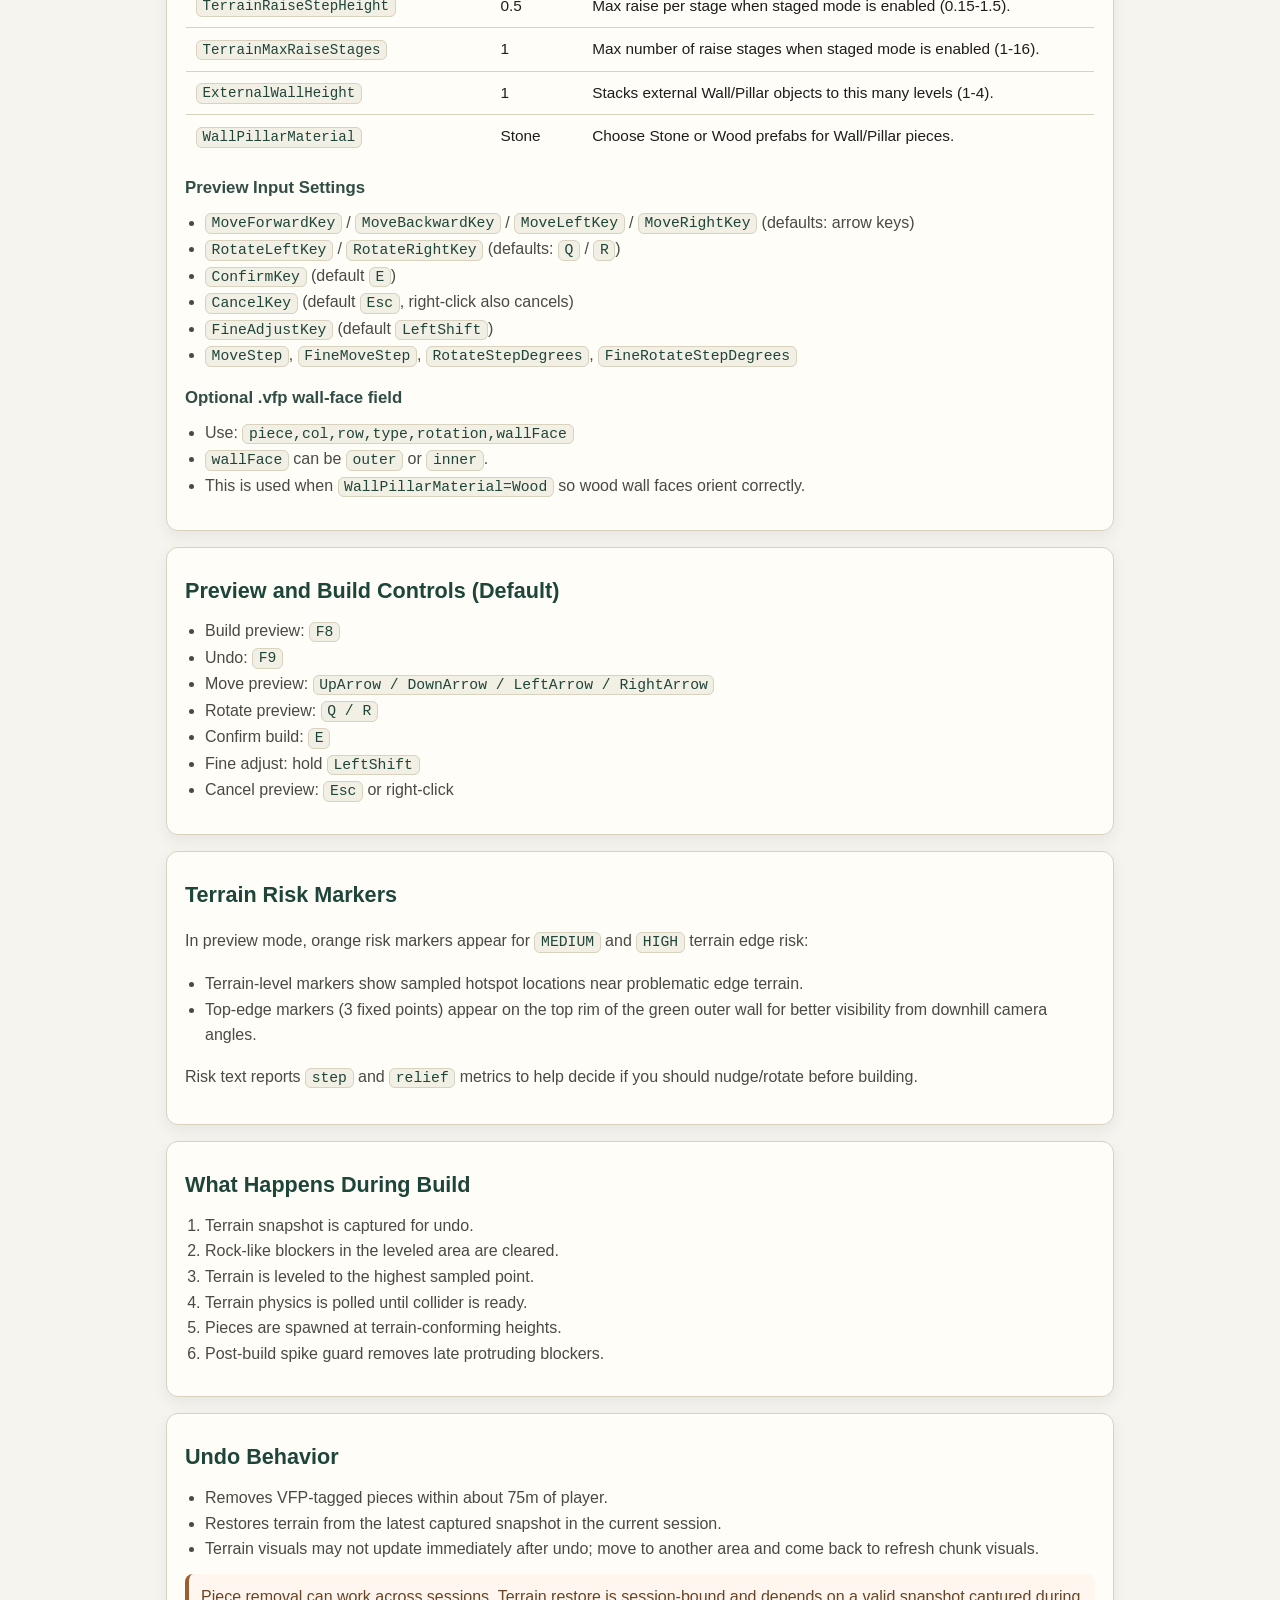
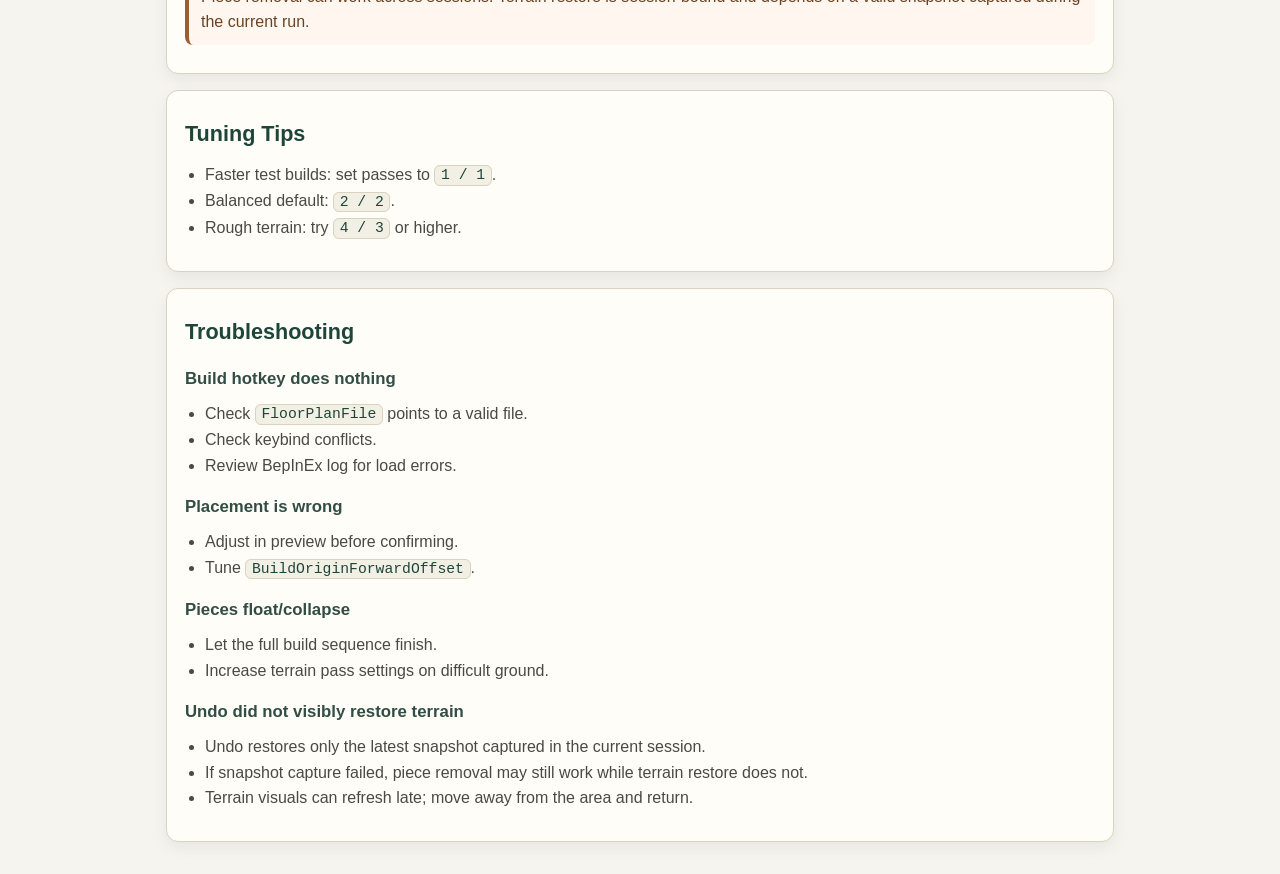
==== commit 73f62ff7: "release: 1.0.0 and terrain/preview polish - bump mod and project version to 1.0.0  - add TerrainHigh" ====
--- a/USER_GUIDE.html
+++ b/USER_GUIDE.html
@@ -196,7 +196,7 @@
     <section class="card">
       <h2>Configuration</h2>
       <p>Default config file:</p>
-      <p><code>BepInEx/config/com.yourname.valheimfloorplan.cfg</code></p>
+      <p><code>BepInEx/config/com.alexdroz.valheimfloorplan.cfg</code></p>
 
       <table>
         <thead>
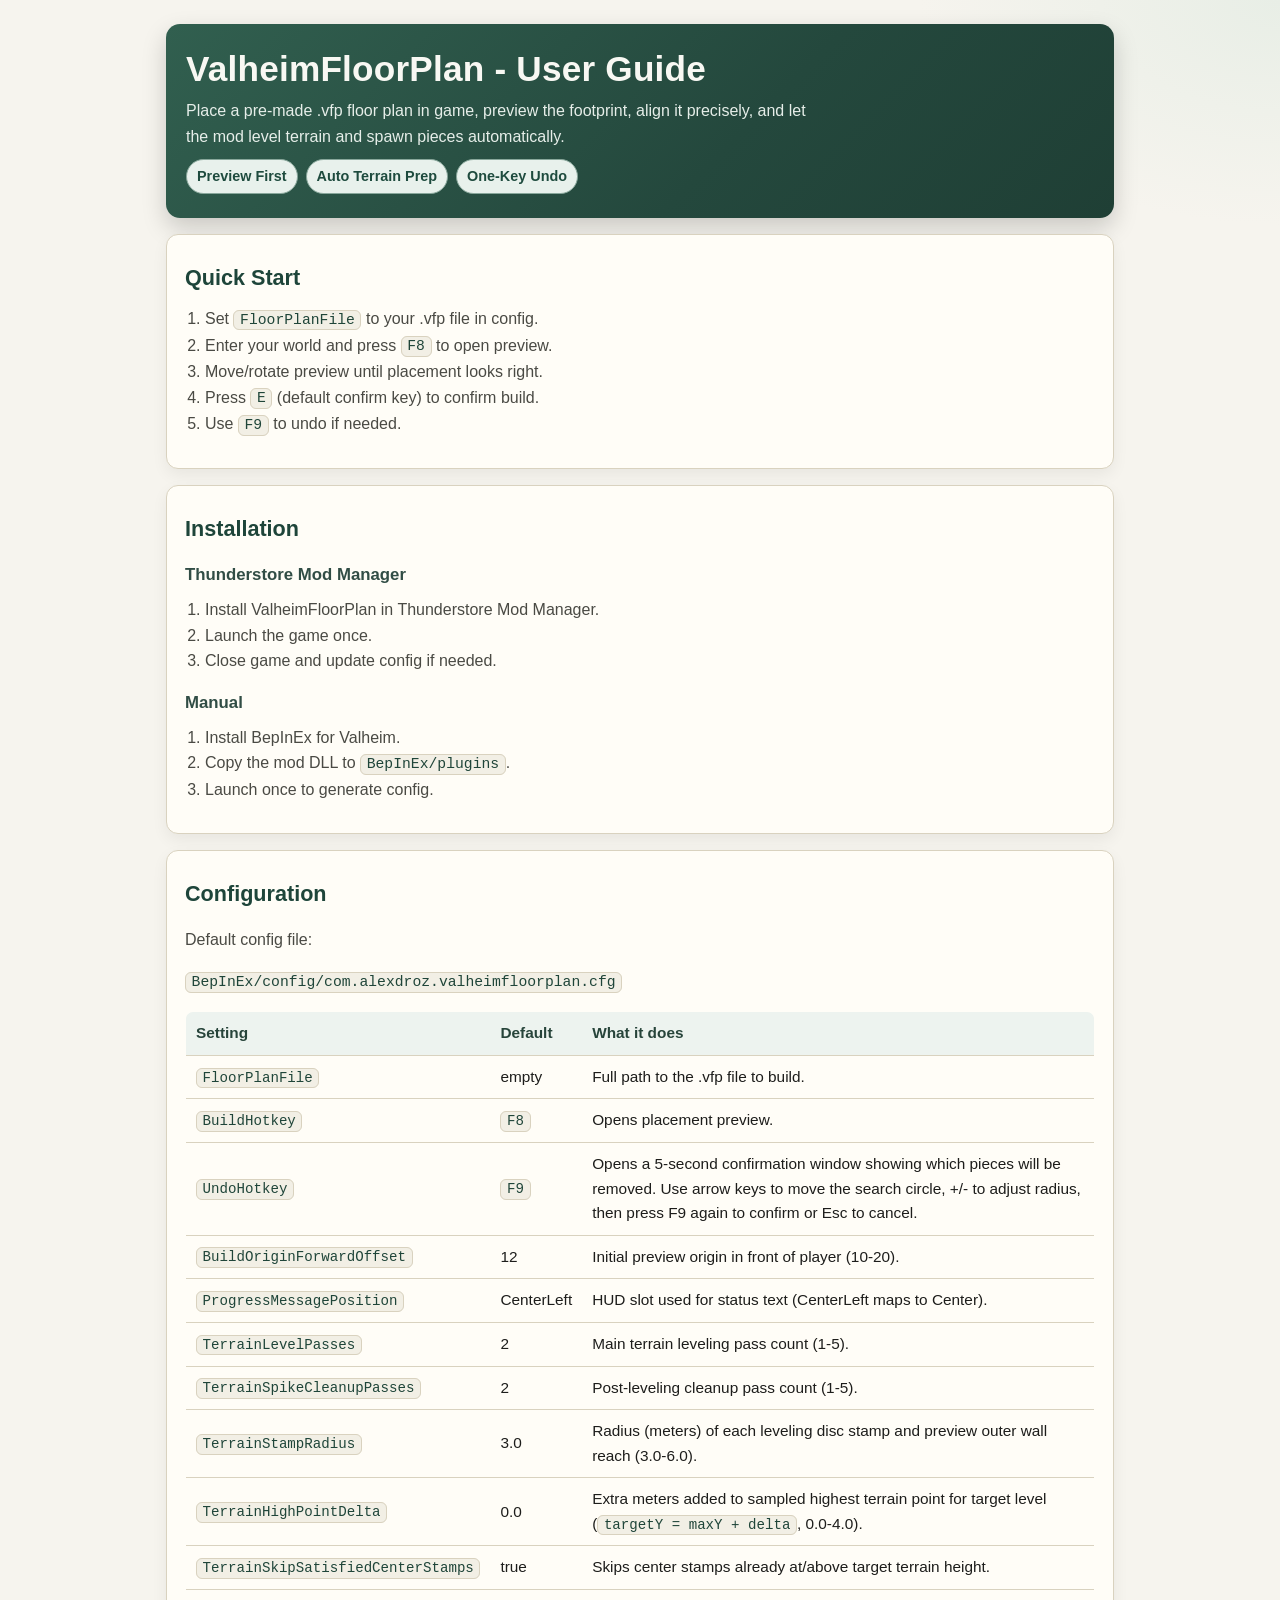
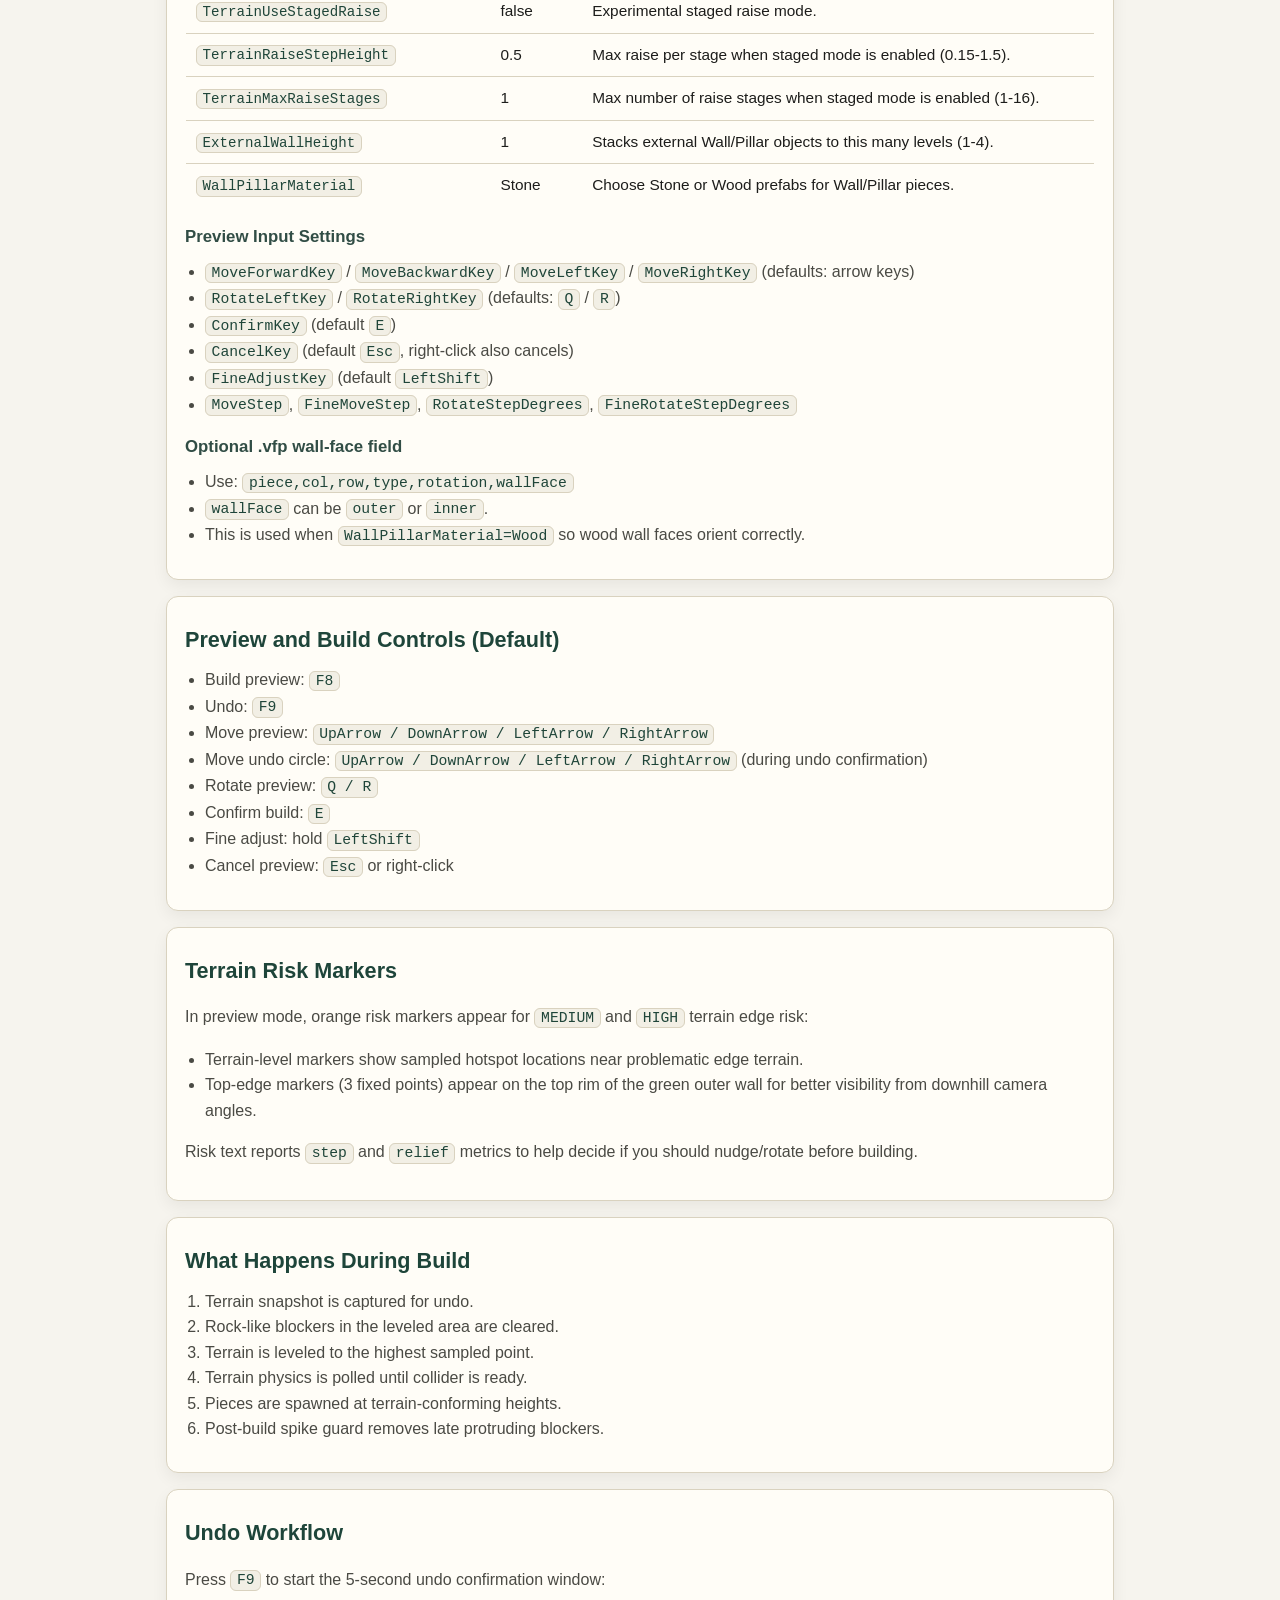
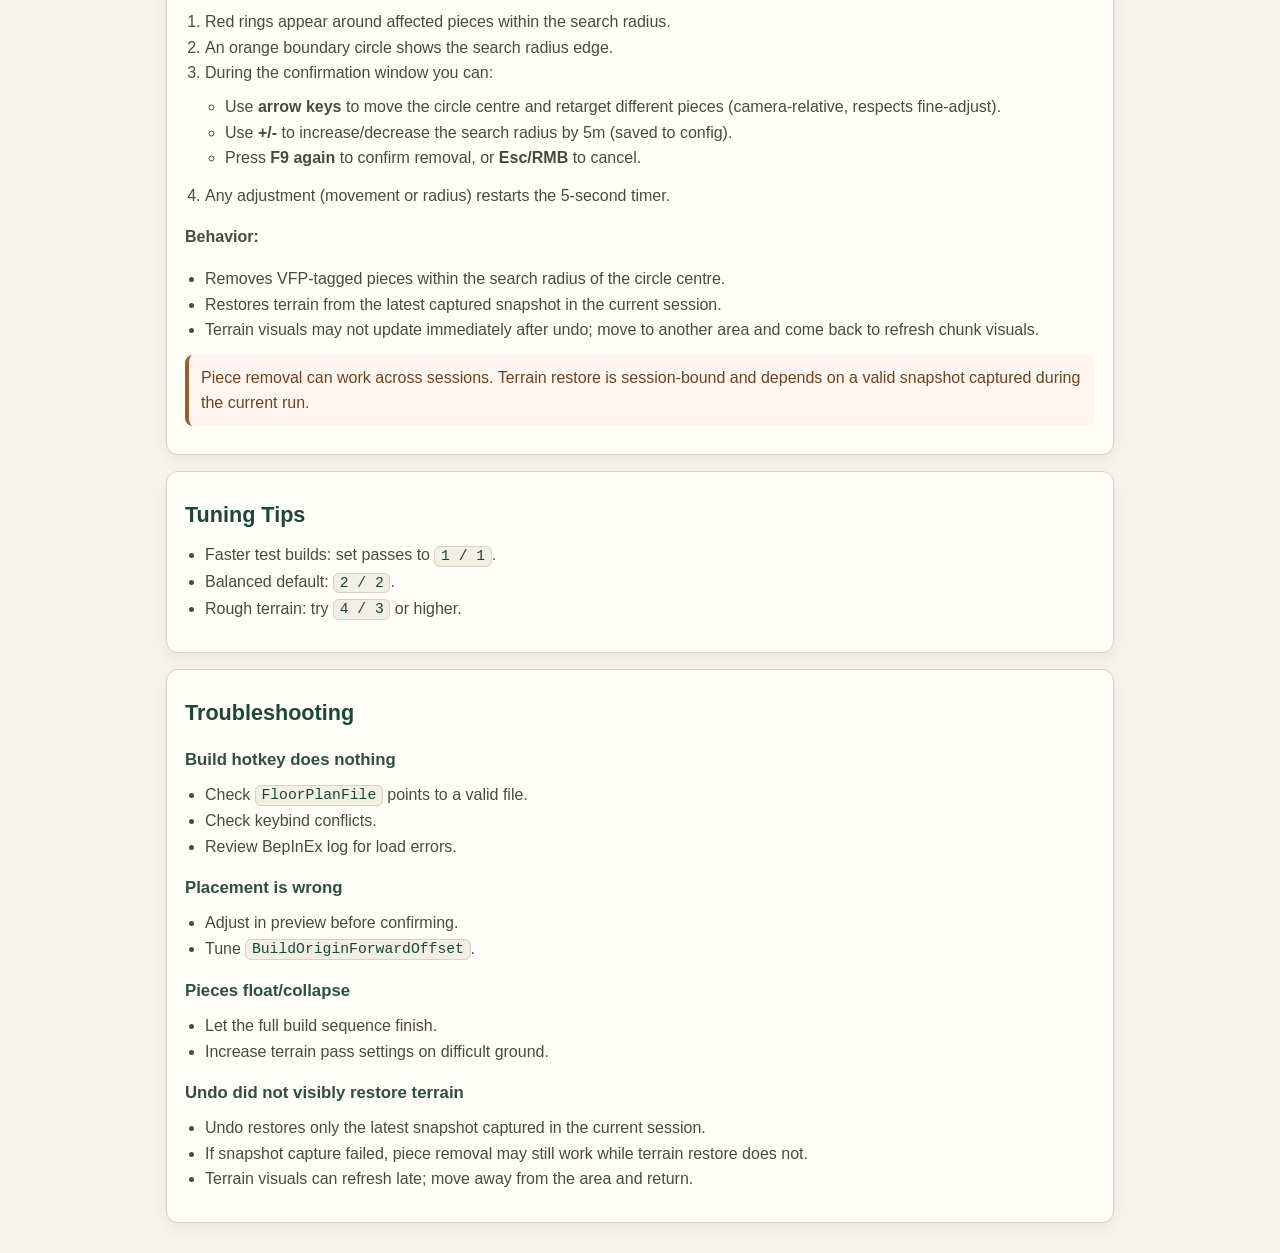
==== commit 4f24303c: "Undo circle can be moved using Arrows. Updated Images and documentation" ====
--- a/USER_GUIDE.html
+++ b/USER_GUIDE.html
@@ -205,7 +205,7 @@
         <tbody>
           <tr><td><code>FloorPlanFile</code></td><td>empty</td><td>Full path to the .vfp file to build.</td></tr>
           <tr><td><code>BuildHotkey</code></td><td><code>F8</code></td><td>Opens placement preview.</td></tr>
-          <tr><td><code>UndoHotkey</code></td><td><code>F9</code></td><td>Removes nearby VFP pieces and restores terrain snapshot.</td></tr>
+          <tr><td><code>UndoHotkey</code></td><td><code>F9</code></td><td>Opens a 5-second confirmation window showing which pieces will be removed. Use arrow keys to move the search circle, +/- to adjust radius, then press F9 again to confirm or Esc to cancel.</td></tr>
           <tr><td><code>BuildOriginForwardOffset</code></td><td>12</td><td>Initial preview origin in front of player (10-20).</td></tr>
           <tr><td><code>ProgressMessagePosition</code></td><td>CenterLeft</td><td>HUD slot used for status text (CenterLeft maps to Center).</td></tr>
           <tr><td><code>TerrainLevelPasses</code></td><td>2</td><td>Main terrain leveling pass count (1-5).</td></tr>
@@ -245,6 +245,7 @@
         <li>Build preview: <code>F8</code></li>
         <li>Undo: <code>F9</code></li>
         <li>Move preview: <code>UpArrow / DownArrow / LeftArrow / RightArrow</code></li>
+        <li>Move undo circle: <code>UpArrow / DownArrow / LeftArrow / RightArrow</code> (during undo confirmation)</li>
         <li>Rotate preview: <code>Q / R</code></li>
         <li>Confirm build: <code>E</code></li>
         <li>Fine adjust: hold <code>LeftShift</code></li>
@@ -275,9 +276,23 @@
     </section>
 
     <section class="card">
-      <h2>Undo Behavior</h2>
-      <ul>
-        <li>Removes VFP-tagged pieces within about 75m of player.</li>
+      <h2>Undo Workflow</h2>
+      <p>Press <code>F9</code> to start the 5-second undo confirmation window:</p>
+      <ol>
+        <li>Red rings appear around affected pieces within the search radius.</li>
+        <li>An orange boundary circle shows the search radius edge.</li>
+        <li>During the confirmation window you can:
+          <ul>
+            <li>Use <strong>arrow keys</strong> to move the circle centre and retarget different pieces (camera-relative, respects fine-adjust).</li>
+            <li>Use <strong>+/-</strong> to increase/decrease the search radius by 5m (saved to config).</li>
+            <li>Press <strong>F9 again</strong> to confirm removal, or <strong>Esc/RMB</strong> to cancel.</li>
+          </ul>
+        </li>
+        <li>Any adjustment (movement or radius) restarts the 5-second timer.</li>
+      </ol>
+      <p><strong>Behavior:</strong></p>
+      <ul>
+        <li>Removes VFP-tagged pieces within the search radius of the circle centre.</li>
         <li>Restores terrain from the latest captured snapshot in the current session.</li>
         <li>Terrain visuals may not update immediately after undo; move to another area and come back to refresh chunk visuals.</li>
       </ul>
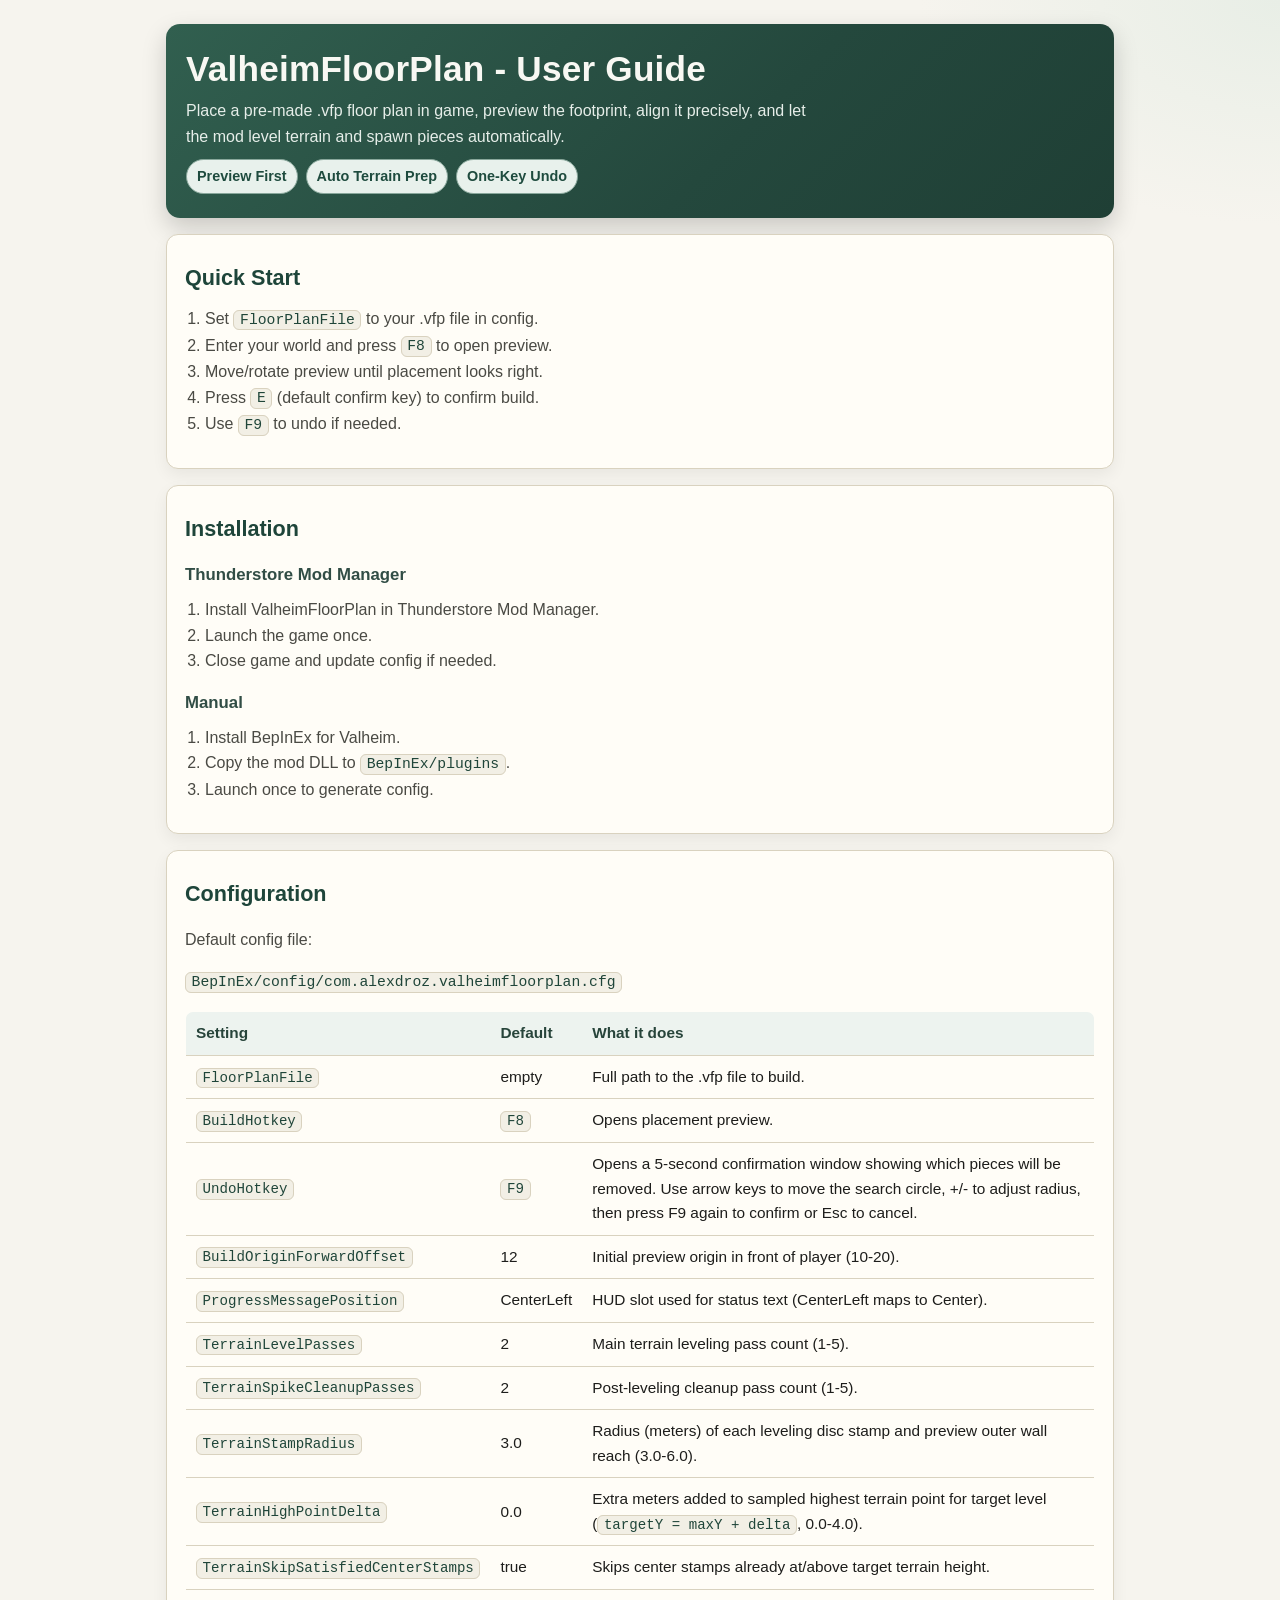
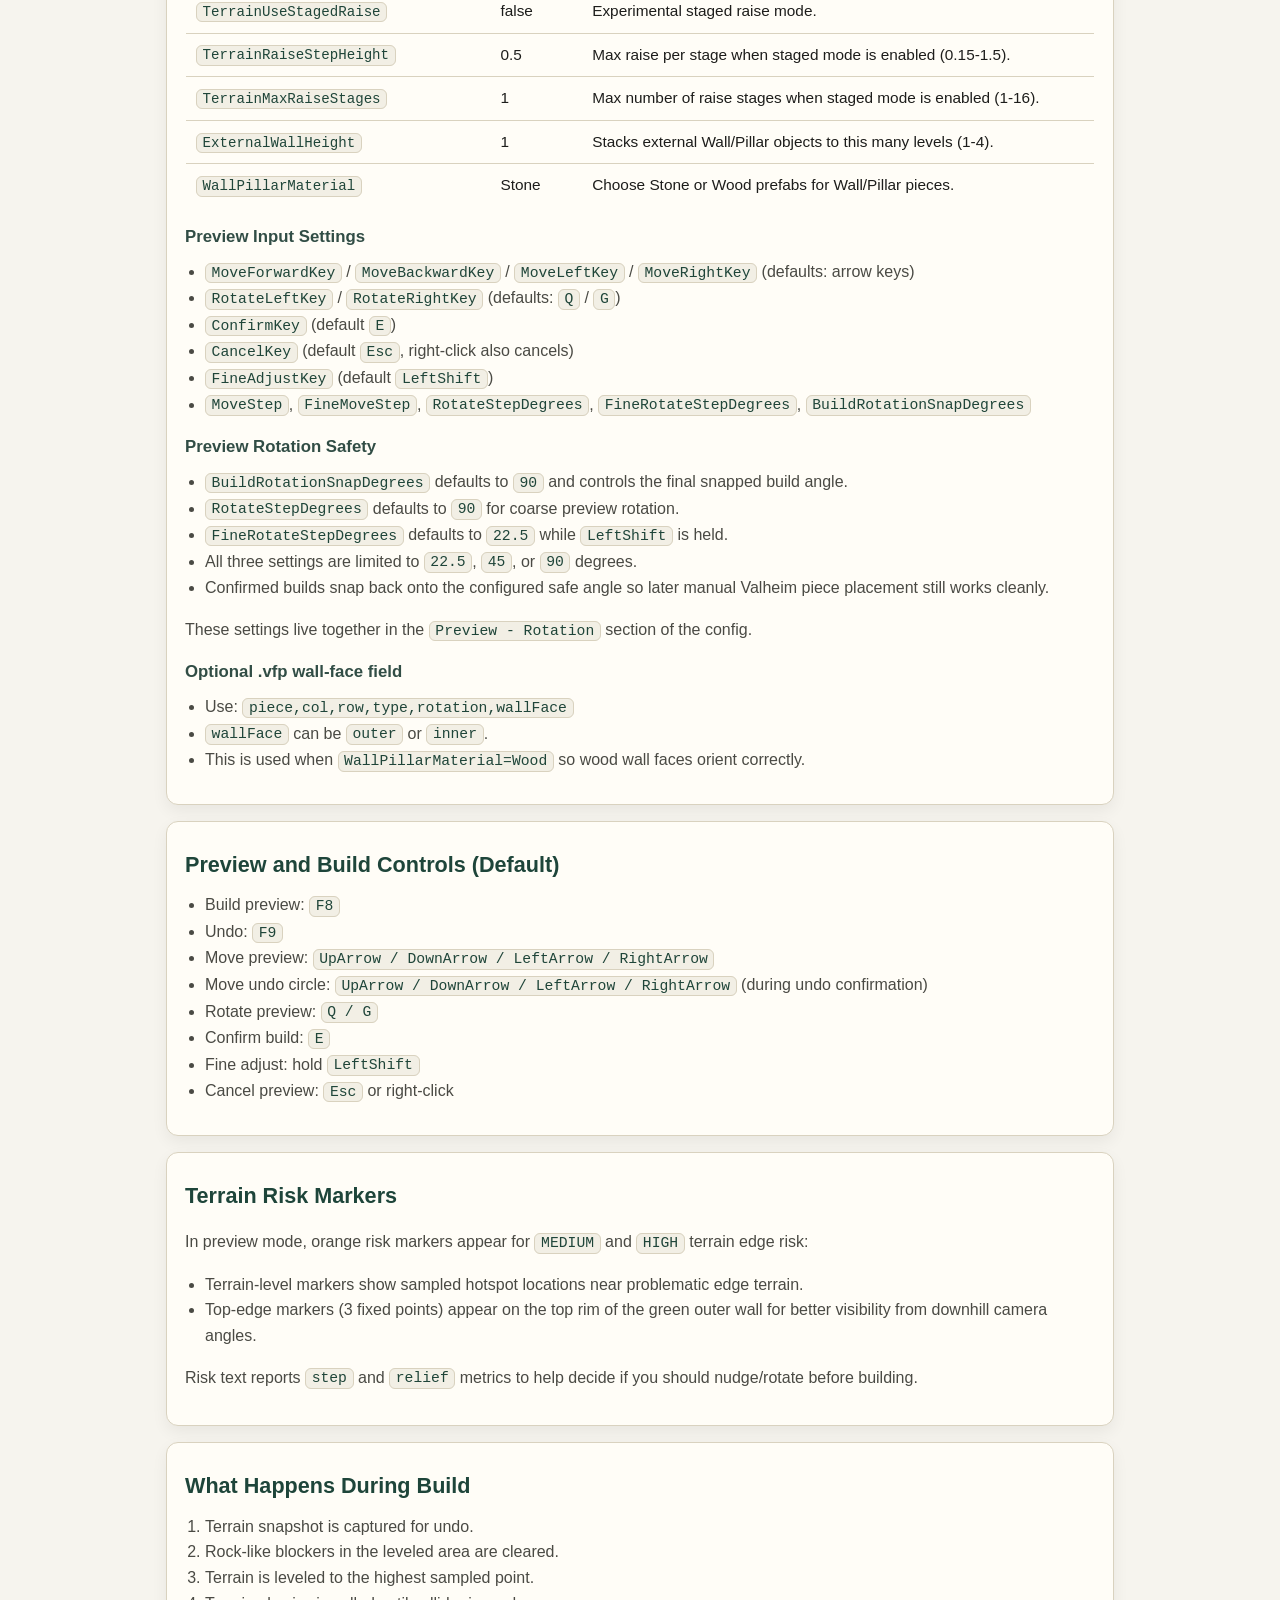
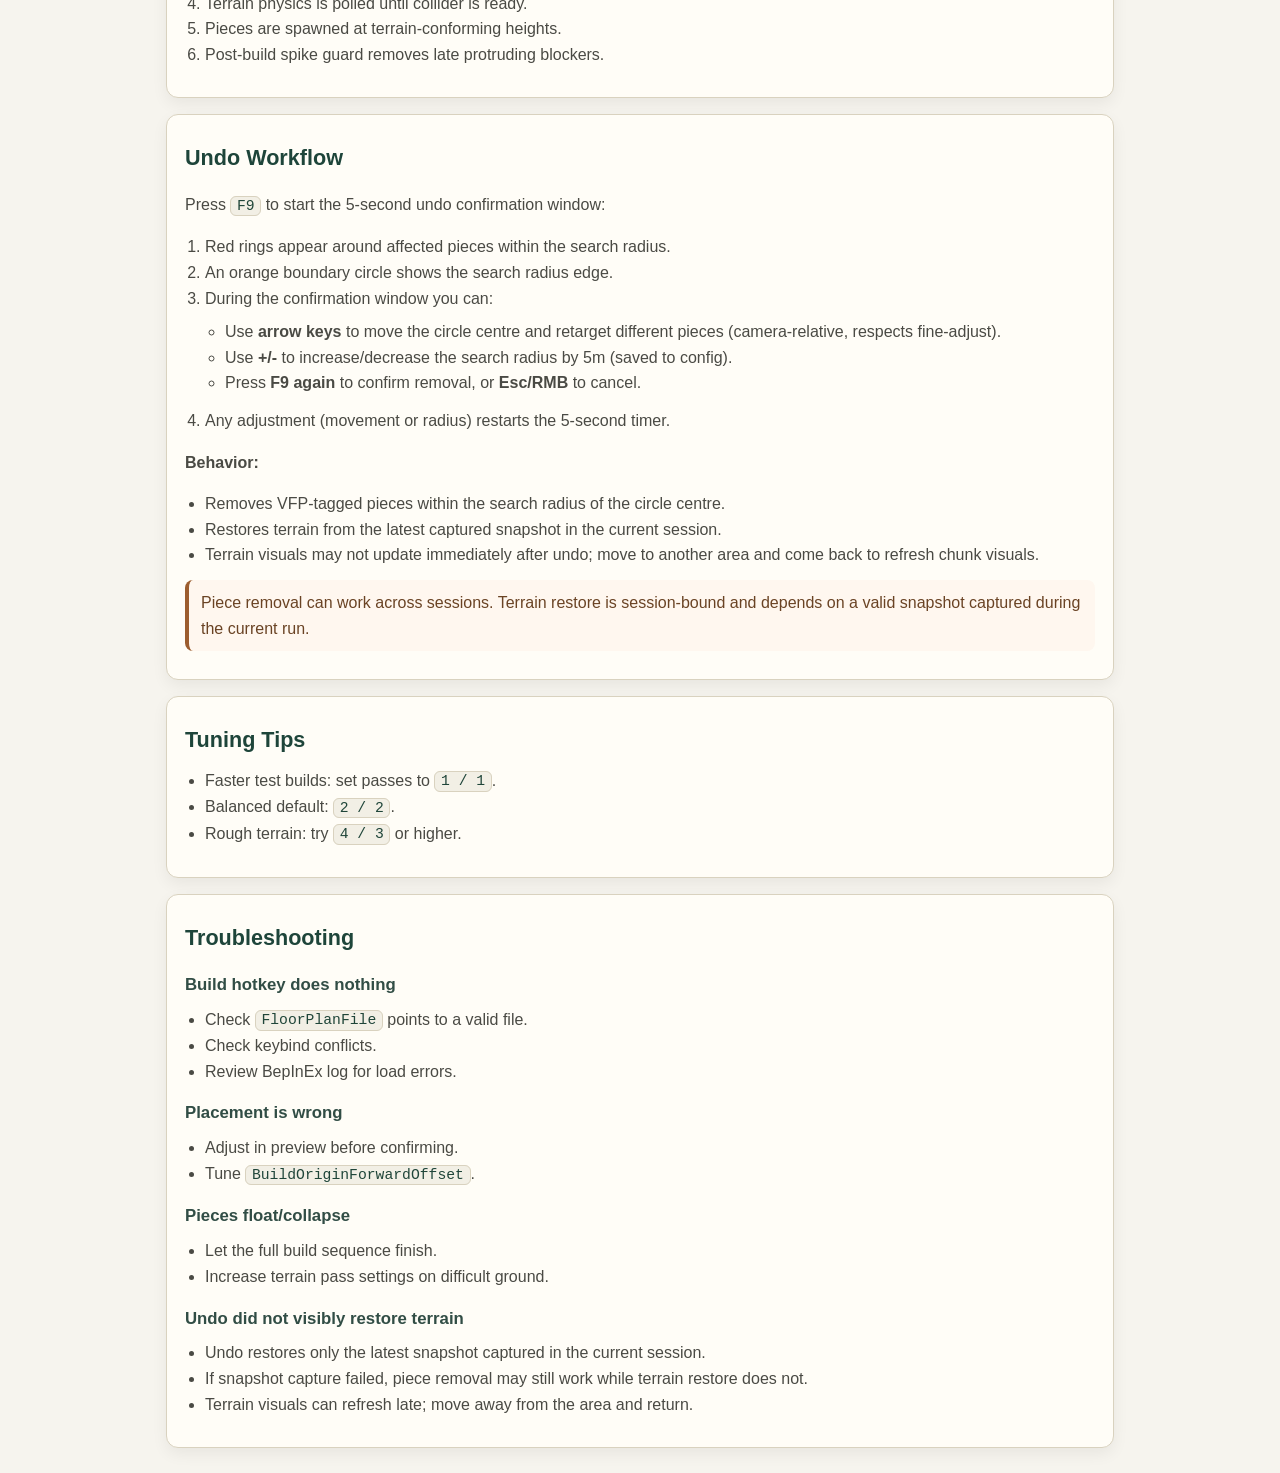
==== commit c5cdb79b: "Adjusted rotation logic to be better aligned to game terrain. Added options for Transverse and Longi" ====
--- a/USER_GUIDE.html
+++ b/USER_GUIDE.html
@@ -224,12 +224,22 @@
       <h3>Preview Input Settings</h3>
       <ul>
         <li><code>MoveForwardKey</code> / <code>MoveBackwardKey</code> / <code>MoveLeftKey</code> / <code>MoveRightKey</code> (defaults: arrow keys)</li>
-        <li><code>RotateLeftKey</code> / <code>RotateRightKey</code> (defaults: <code>Q</code> / <code>R</code>)</li>
+        <li><code>RotateLeftKey</code> / <code>RotateRightKey</code> (defaults: <code>Q</code> / <code>G</code>)</li>
         <li><code>ConfirmKey</code> (default <code>E</code>)</li>
         <li><code>CancelKey</code> (default <code>Esc</code>, right-click also cancels)</li>
         <li><code>FineAdjustKey</code> (default <code>LeftShift</code>)</li>
-        <li><code>MoveStep</code>, <code>FineMoveStep</code>, <code>RotateStepDegrees</code>, <code>FineRotateStepDegrees</code></li>
-      </ul>
+        <li><code>MoveStep</code>, <code>FineMoveStep</code>, <code>RotateStepDegrees</code>, <code>FineRotateStepDegrees</code>, <code>BuildRotationSnapDegrees</code></li>
+      </ul>
+
+      <h3>Preview Rotation Safety</h3>
+      <ul>
+        <li><code>BuildRotationSnapDegrees</code> defaults to <code>90</code> and controls the final snapped build angle.</li>
+        <li><code>RotateStepDegrees</code> defaults to <code>90</code> for coarse preview rotation.</li>
+        <li><code>FineRotateStepDegrees</code> defaults to <code>22.5</code> while <code>LeftShift</code> is held.</li>
+        <li>All three settings are limited to <code>22.5</code>, <code>45</code>, or <code>90</code> degrees.</li>
+        <li>Confirmed builds snap back onto the configured safe angle so later manual Valheim piece placement still works cleanly.</li>
+      </ul>
+      <p class="muted">These settings live together in the <code>Preview - Rotation</code> section of the config.</p>
 
       <h3>Optional .vfp wall-face field</h3>
       <ul>
@@ -246,7 +256,7 @@
         <li>Undo: <code>F9</code></li>
         <li>Move preview: <code>UpArrow / DownArrow / LeftArrow / RightArrow</code></li>
         <li>Move undo circle: <code>UpArrow / DownArrow / LeftArrow / RightArrow</code> (during undo confirmation)</li>
-        <li>Rotate preview: <code>Q / R</code></li>
+        <li>Rotate preview: <code>Q / G</code></li>
         <li>Confirm build: <code>E</code></li>
         <li>Fine adjust: hold <code>LeftShift</code></li>
         <li>Cancel preview: <code>Esc</code> or right-click</li>
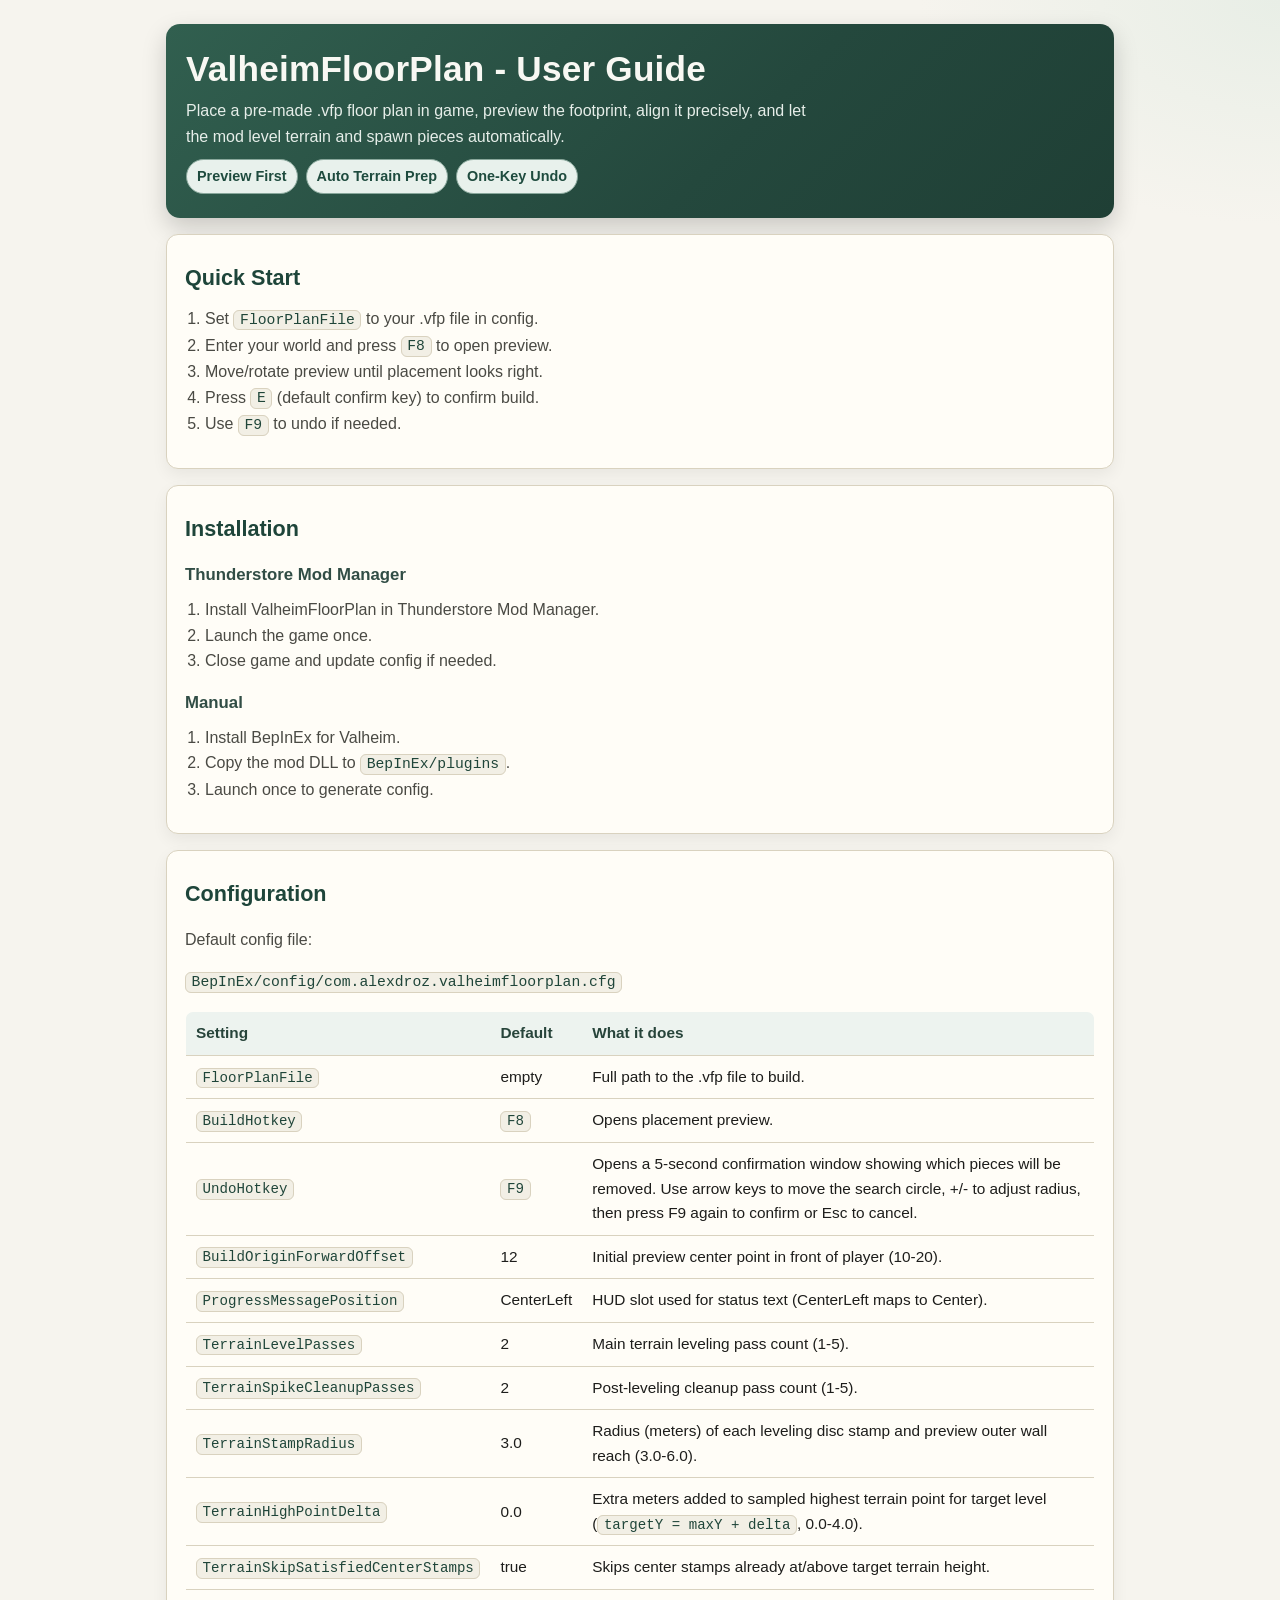
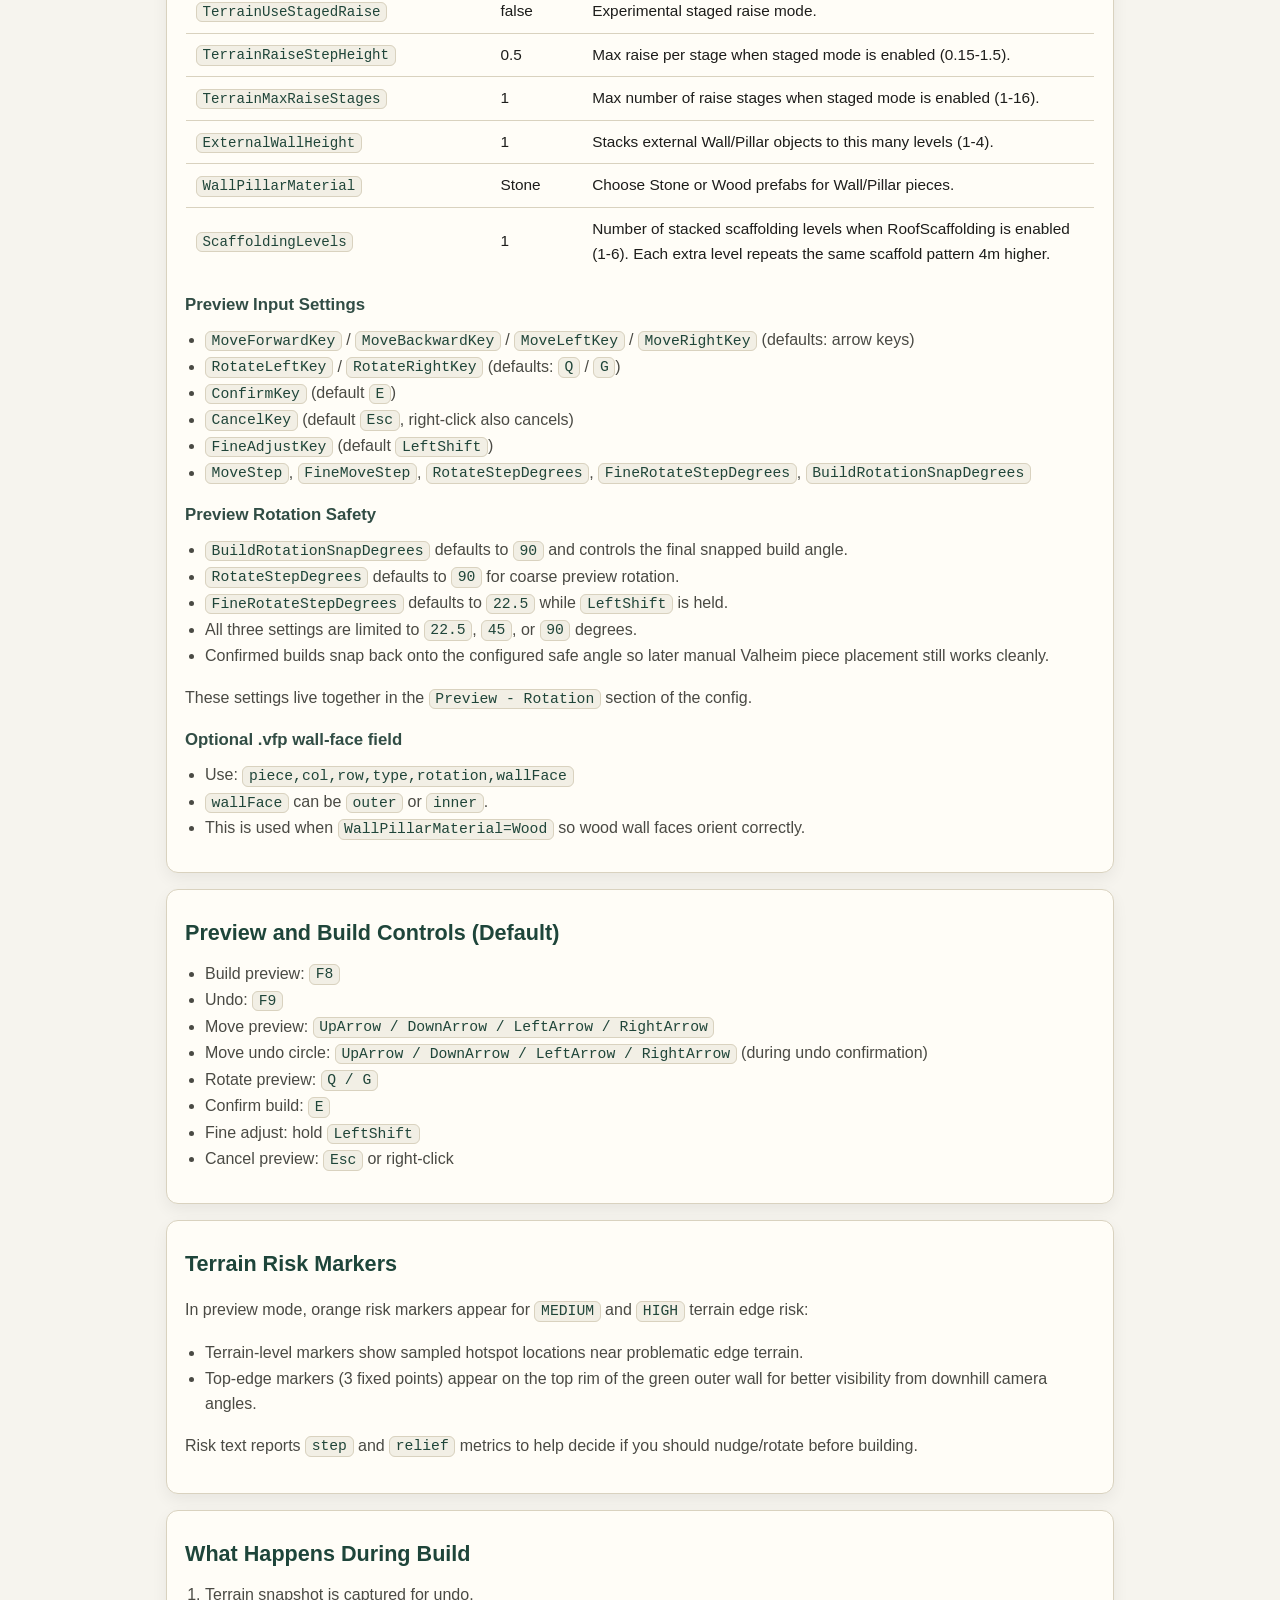
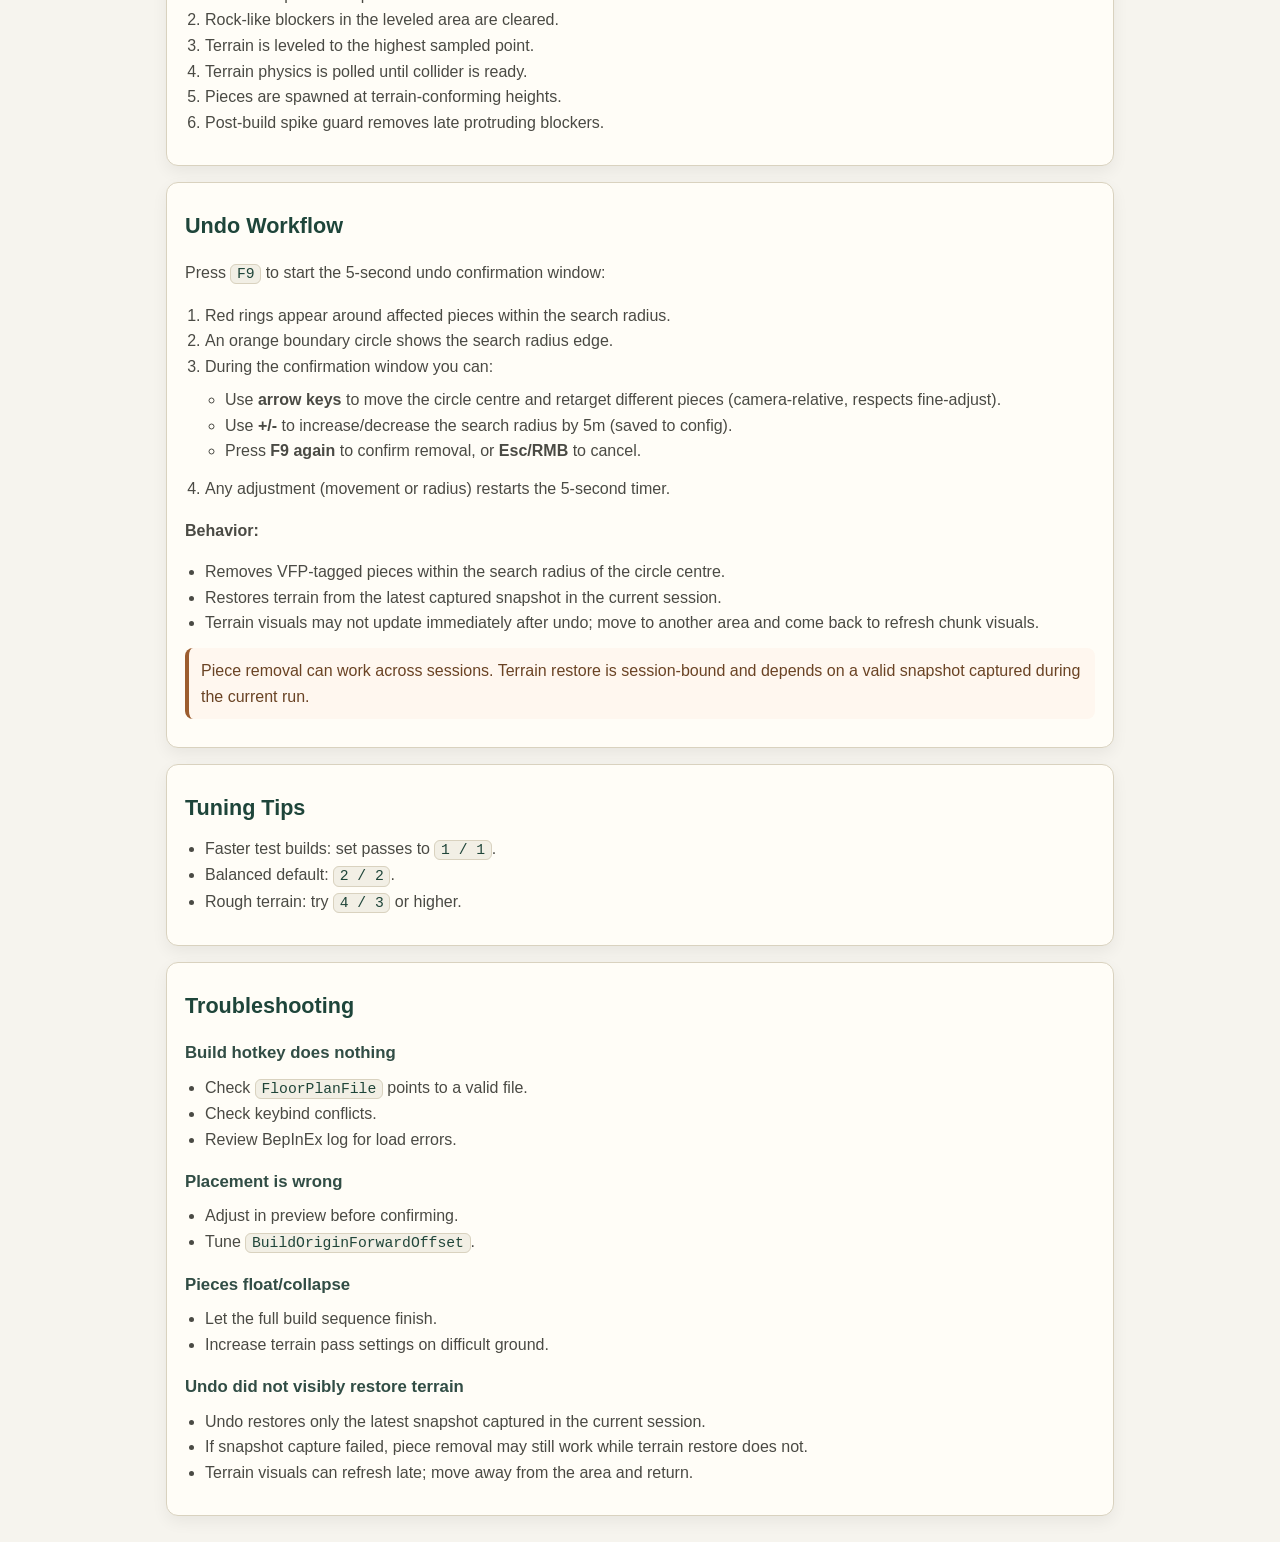
==== commit b91e3243: "Addded option to create ScaffoldingLevels. Chnaged origin to centre of build." ====
--- a/USER_GUIDE.html
+++ b/USER_GUIDE.html
@@ -206,7 +206,7 @@
           <tr><td><code>FloorPlanFile</code></td><td>empty</td><td>Full path to the .vfp file to build.</td></tr>
           <tr><td><code>BuildHotkey</code></td><td><code>F8</code></td><td>Opens placement preview.</td></tr>
           <tr><td><code>UndoHotkey</code></td><td><code>F9</code></td><td>Opens a 5-second confirmation window showing which pieces will be removed. Use arrow keys to move the search circle, +/- to adjust radius, then press F9 again to confirm or Esc to cancel.</td></tr>
-          <tr><td><code>BuildOriginForwardOffset</code></td><td>12</td><td>Initial preview origin in front of player (10-20).</td></tr>
+          <tr><td><code>BuildOriginForwardOffset</code></td><td>12</td><td>Initial preview center point in front of player (10-20).</td></tr>
           <tr><td><code>ProgressMessagePosition</code></td><td>CenterLeft</td><td>HUD slot used for status text (CenterLeft maps to Center).</td></tr>
           <tr><td><code>TerrainLevelPasses</code></td><td>2</td><td>Main terrain leveling pass count (1-5).</td></tr>
           <tr><td><code>TerrainSpikeCleanupPasses</code></td><td>2</td><td>Post-leveling cleanup pass count (1-5).</td></tr>
@@ -218,6 +218,7 @@
           <tr><td><code>TerrainMaxRaiseStages</code></td><td>1</td><td>Max number of raise stages when staged mode is enabled (1-16).</td></tr>
           <tr><td><code>ExternalWallHeight</code></td><td>1</td><td>Stacks external Wall/Pillar objects to this many levels (1-4).</td></tr>
           <tr><td><code>WallPillarMaterial</code></td><td>Stone</td><td>Choose Stone or Wood prefabs for Wall/Pillar pieces.</td></tr>
+          <tr><td><code>ScaffoldingLevels</code></td><td>1</td><td>Number of stacked scaffolding levels when RoofScaffolding is enabled (1-6). Each extra level repeats the same scaffold pattern 4m higher.</td></tr>
         </tbody>
       </table>
 
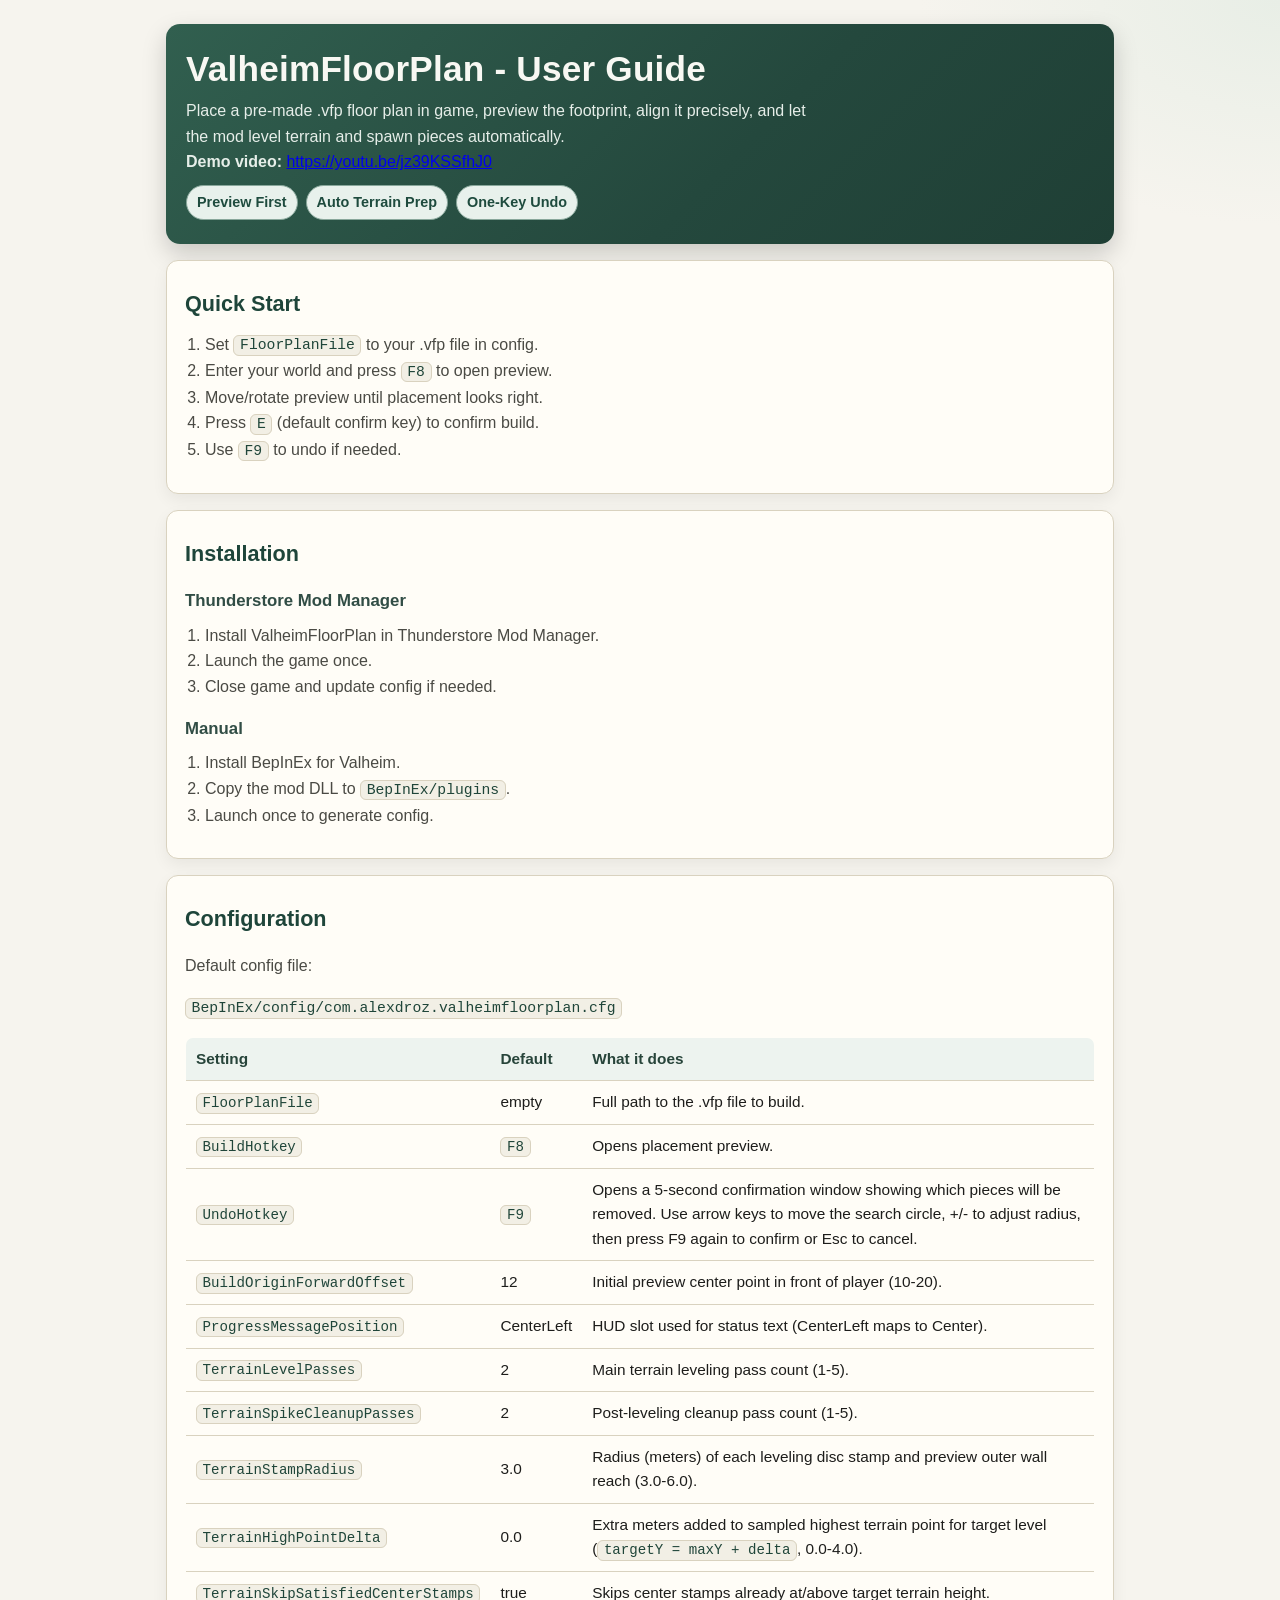
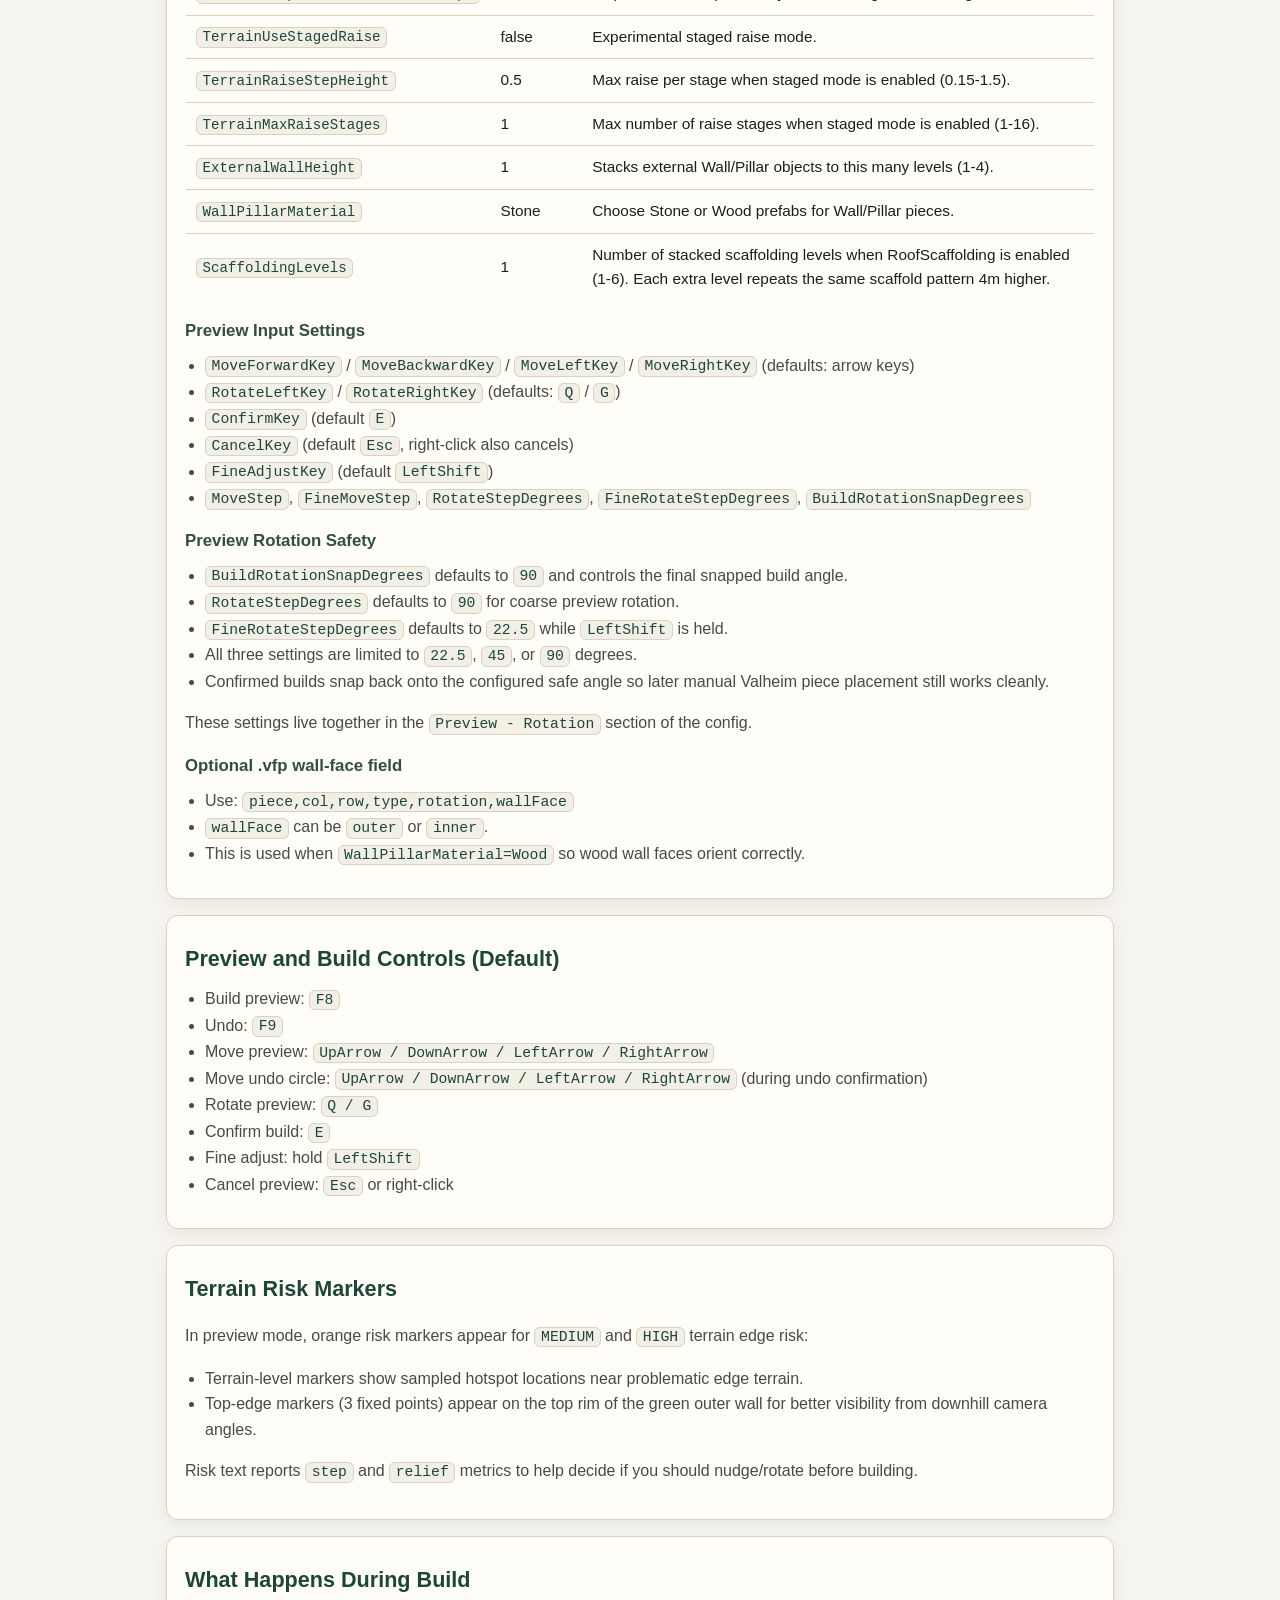
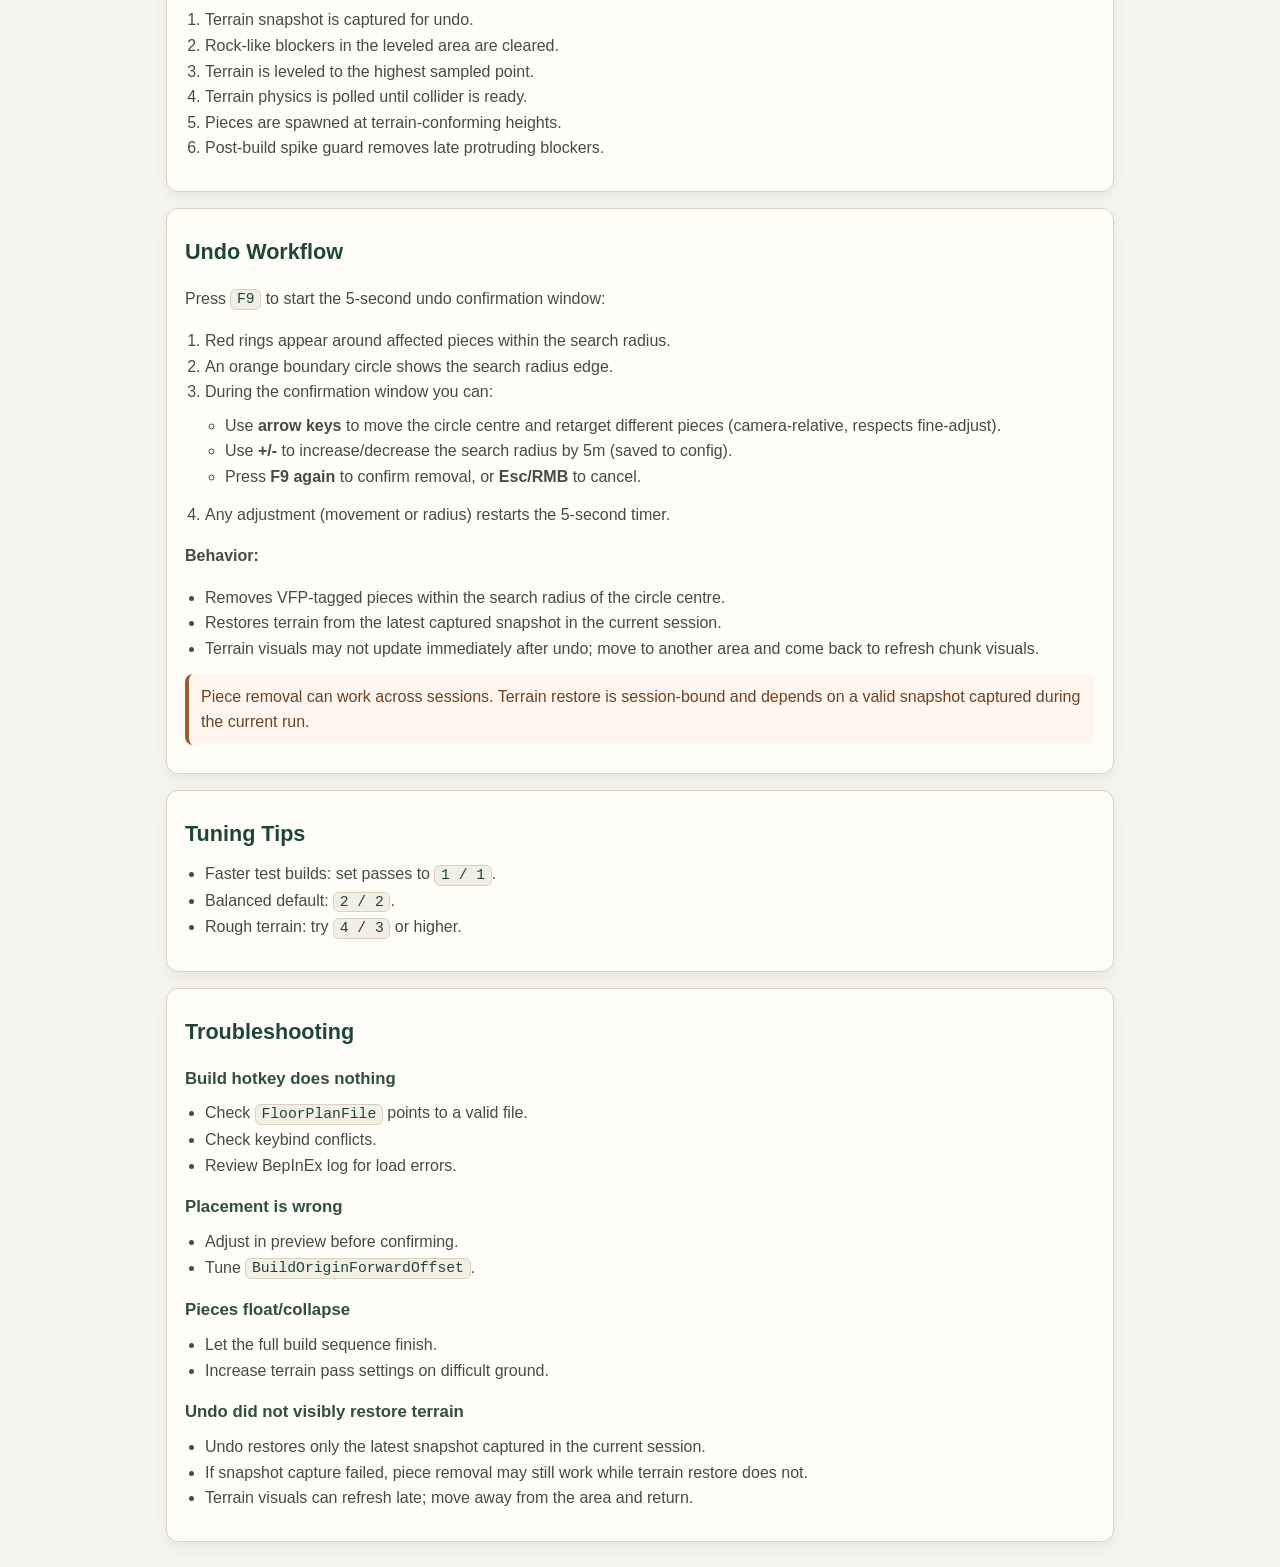
==== commit ff3e29a3: "Version 2.0.1 : Preview includes Levels. Option for UNDO to ignore and clear Terrain snapshot but re" ====
--- a/USER_GUIDE.html
+++ b/USER_GUIDE.html
@@ -158,6 +158,7 @@
     <section class="hero">
       <h1>ValheimFloorPlan - User Guide</h1>
       <p>Place a pre-made .vfp floor plan in game, preview the footprint, align it precisely, and let the mod level terrain and spawn pieces automatically.</p>
+      <p><strong>Demo video:</strong> <a href="https://youtu.be/jz39KSSfhJ0" target="_blank" rel="noopener noreferrer">https://youtu.be/jz39KSSfhJ0</a></p>
       <div class="pillrow">
         <span class="pill">Preview First</span>
         <span class="pill">Auto Terrain Prep</span>
